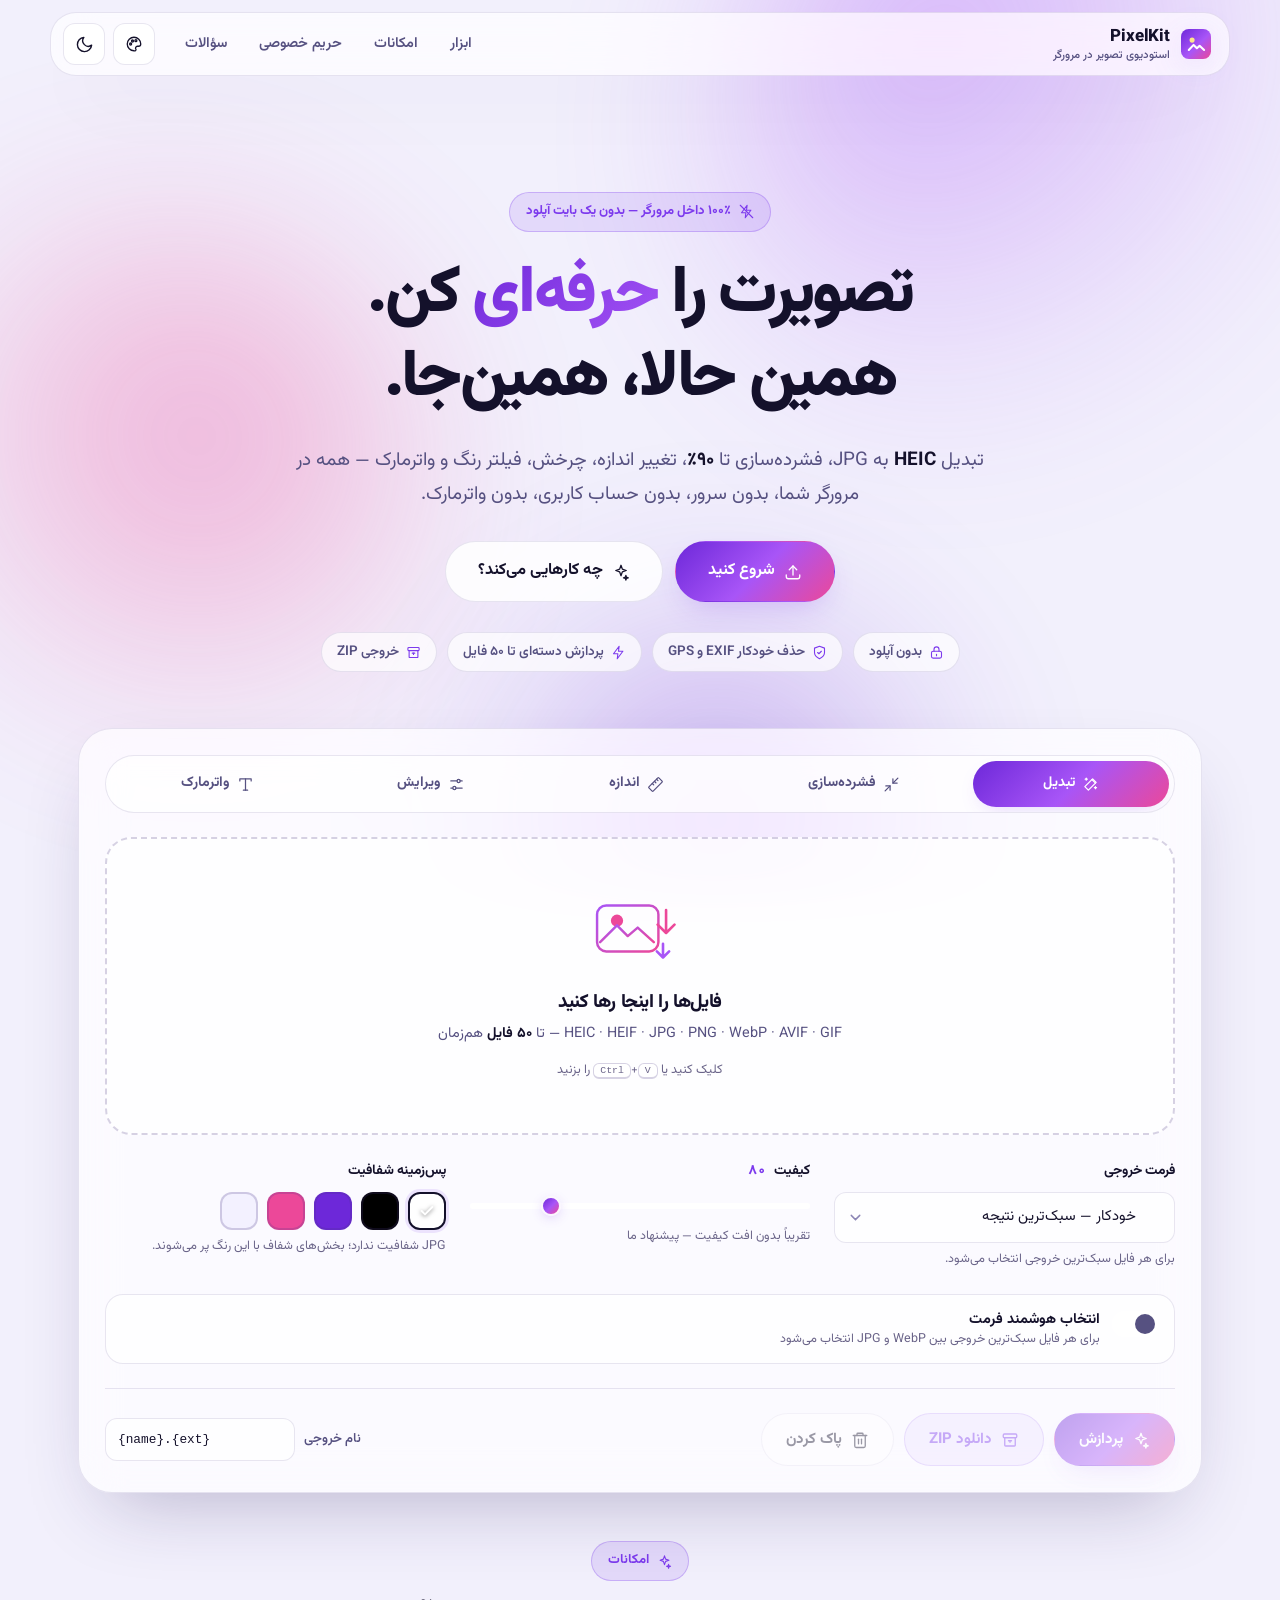
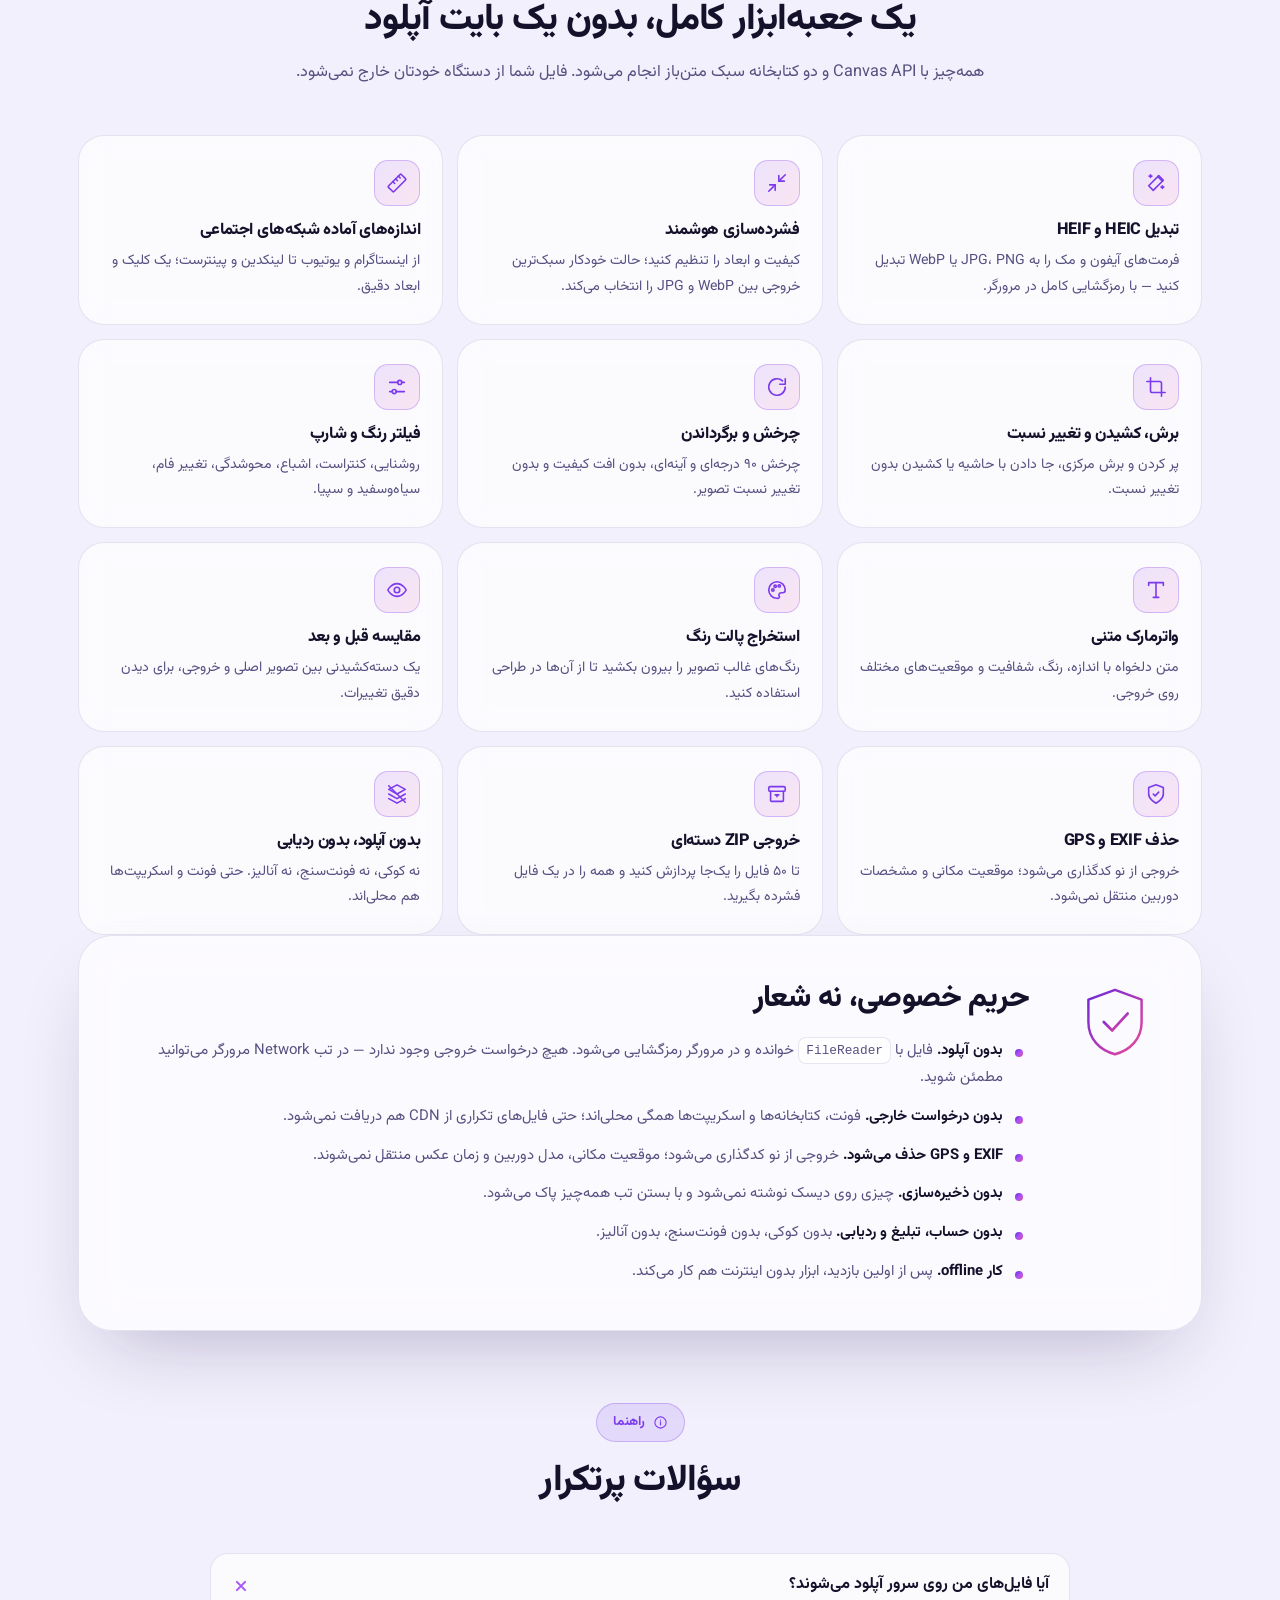
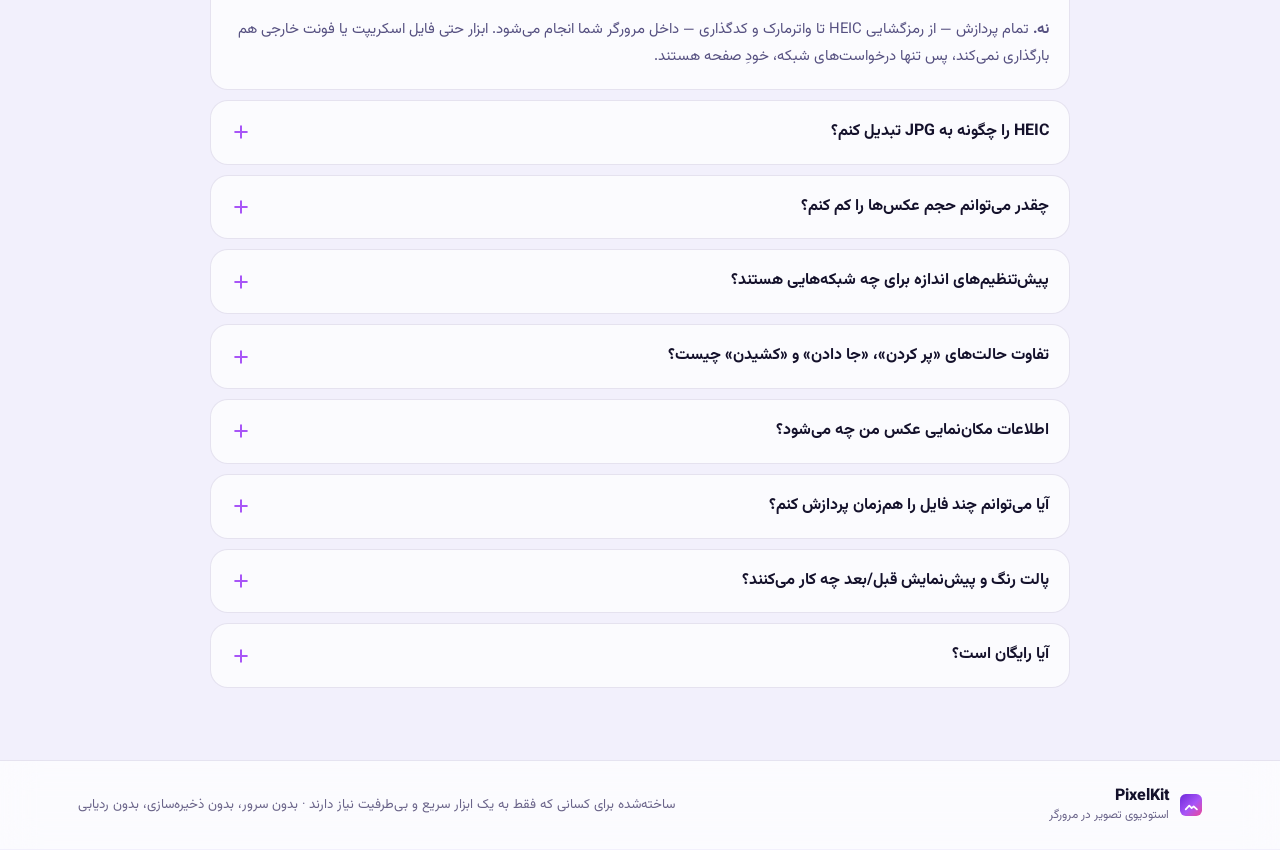
==== index.html @ 15081624 "feat: PixelKit — browser-only image studio A complete HEIC / image toolkit that never touches a serv" ====
<!DOCTYPE html>
<html lang="fa" dir="rtl" data-theme="dark" data-accent="violet">
<head>
<meta charset="utf-8">
<meta name="viewport" content="width=device-width, initial-scale=1, viewport-fit=cover">
<title>PixelKit — تبدیل HEIC و فشرده‌سازی تصویر، کاملاً در مرورگر</title>
<meta name="description" content="تبدیل HEIC به JPG/PNG/WebP، فشرده‌سازی، تغییر اندازه، چرخش، فیلتر و واترمارک — همه در مرورگر. بدون آپلود، بدون سرور، بدون حساب کاربری.">
<meta name="keywords" content="تبدیل heic, heic به jpg, فشرده سازی تصویر, کم حجم کردن عکس, تبدیل عکس آنلاین, واترمارک عکس, تغییر اندازه عکس, image compressor, heic converter, webp converter">
<meta name="robots" content="index, follow, max-image-preview:large, max-snippet:-1">
<meta name="author" content="PixelKit">
<meta name="theme-color" content="#0A0A12" media="(prefers-color-scheme: dark)">
<meta name="theme-color" content="#F7F5FF" media="(prefers-color-scheme: light)">

<link rel="canonical" href="https://pouryaaryanpour.github.io/pixelkit/">
<meta property="og:type" content="website">
<meta property="og:site_name" content="PixelKit">
<meta property="og:locale" content="fa_IR">
<meta property="og:title" content="PixelKit — تبدیل HEIC و فشرده‌سازی تصویر در مرورگر">
<meta property="og:description" content="همه‌چیز سمت مرورگر: تبدیل، فشرده‌سازی، تغییر اندازه، چرخش، فیلتر و واترمارک. بدون آپلود.">
<meta property="og:url" content="https://pouryaaryanpour.github.io/pixelkit/">
<meta name="twitter:card" content="summary_large_image">
<meta name="twitter:title" content="PixelKit — تبدیل HEIC و فشرده‌سازی تصویر در مرورگر">
<meta name="twitter:description" content="همه‌چیز سمت مرورگر. بدون آپلود، بدون سرور، بدون حساب کاربری.">

<link rel="icon" href="data:image/svg+xml,%3Csvg xmlns='http://www.w3.org/2000/svg' viewBox='0 0 100 100'%3E%3Cdefs%3E%3ClinearGradient id='g' x1='0' y1='0' x2='1' y2='1'%3E%3Cstop offset='0' stop-color='%236D28D9'/%3E%3Cstop offset='.5' stop-color='%23A855F7'/%3E%3Cstop offset='1' stop-color='%23EC4899'/%3E%3C/linearGradient%3E%3C/defs%3E%3Crect width='100' height='100' rx='26' fill='url(%23g)'/%3E%3Cpath d='M26 70l16-17 11 11 9-8 15 14' stroke='%23fff' stroke-width='7' fill='none' stroke-linecap='round' stroke-linejoin='round'/%3E%3Ccircle cx='37' cy='37' r='8.5' fill='%23FDE68A'/%3E%3C/svg%3E">
<link rel="apple-touch-icon" href="data:image/svg+xml,%3Csvg xmlns='http://www.w3.org/2000/svg' viewBox='0 0 100 100'%3E%3Crect width='100' height='100' fill='%236D28D9'/%3E%3Cpath d='M26 70l16-17 11 11 9-8 15 14' stroke='%23fff' stroke-width='7' fill='none' stroke-linecap='round' stroke-linejoin='round'/%3E%3C/svg%3E">
<link rel="manifest" href="manifest.json">
<link rel="stylesheet" href="style.css">

<script type="application/ld+json">
{
  "@context": "https://schema.org",
  "@type": "SoftwareApplication",
  "name": "PixelKit",
  "url": "https://pouryaaryanpour.github.io/pixelkit/",
  "applicationCategory": "MultimediaApplication",
  "applicationSubCategory": "Image Converter",
  "operatingSystem": "Any",
  "browserRequirements": "Requires JavaScript",
  "inLanguage": "fa-IR",
  "description": "تبدیل HEIC/HEIF و فشرده‌سازی تصاویر با پردازش کاملاً سمت مرورگر؛ شامل تغییر اندازه، چرخش، فیلتر و واترمارک.",
  "softwareVersion": "1.0.0",
  "offers": { "@type": "Offer", "price": "0", "priceCurrency": "USD" },
  "featureList": [
    "تبدیل HEIC/HEIF به JPG، PNG و WebP",
    "فشرده‌سازی JPG، PNG، WebP، AVIF و GIF",
    "تغییر اندازه با پیش‌تنظیم شبکه‌های اجتماعی",
    "چرخش، برگرداندن، برش مرکزی و تغییر نسبت",
    "فیلتر رنگ، محو‌شدگی و شارپ",
    "واترمارک متنی با موقعیت و شفافیت دلخواه",
    "استخراج پالت رنگ غالب از تصویر",
    "مقایسه قبل و بعد با دسته کشیدنی",
    "خروجی ZIP برای پردازش دسته‌ای",
    "۱۰۰٪ خصوصی — بدون آپلود"
  ]
}
</script>
<script type="application/ld+json">
{
  "@context": "https://schema.org",
  "@type": "FAQPage",
  "mainEntity": [
    { "@type": "Question", "name": "آیا فایل‌های من روی سرور آپلود می‌شوند؟",
      "acceptedAnswer": { "@type": "Answer", "text": "نه. تمام پردازش — رمزگشایی HEIC، تغییر اندازه، فیلتر، واترمارک و کدگذاری — داخل مرورگر شما انجام می‌شود. هیچ درخواست خروجی وجود ندارد و حتی فونت و اسکریپت هم از CDN بارگذاری نمی‌شوند." } },
    { "@type": "Question", "name": "HEIC را چگونه به JPG تبدیل کنم؟",
      "acceptedAnswer": { "@type": "Answer", "text": "فایل‌های heic یا heif را در کادر ابزار رها کنید، فرمت خروجی را روی JPG بگذارید و دکمه پردازش را بزنید. نتیجه را می‌توانید جداگانه یا به‌صورت ZIP دانلود کنید." } },
    { "@type": "Question", "name": "چقدر می‌توان حجم عکس را کم کرد؟",
      "acceptedAnswer": { "@type": "Answer", "text": "روی عکس‌های معمولی آیفون، تبدیل به JPG با کیفیت ۷۵ تا ۸۰ به‌همراه محدود کردن حداکثر عرض، حجم فایل را بین ۶۰ تا ۹۰ درصد کاهش می‌دهد بدون تفاوت محسوس. خروجی WebP معمولاً از هر دو فرمت دیگر کوچک‌تر است." } },
    { "@type": "Question", "name": "آیا اطلاعات مکان‌نمایی عکس حذف می‌شود؟",
      "acceptedAnswer": { "@type": "Answer", "text": "بله. خروجی از نو کدگذاری می‌شود و هیچ داده EXIF یا GPS منتقل نمی‌شود؛ موقعیت مکانی و اطلاعات دوربین در فایل نهایی باقی نمی‌مانند." } },
    { "@type": "Question", "name": "آیا می‌توانم چند فایل را هم‌زمان پردازش کنم؟",
      "acceptedAnswer": { "@type": "Answer", "text": "بله، حداکثر ۵۰ فایل در هر نوبت. هر فایل نتیجه و میزان کاهش حجم خودش را نشان می‌دهد و می‌توانید همه را به‌صورت یک فایل ZIP دریافت کنید." } },
    { "@type": "Question", "name": "آیا ابزار رایگان است؟",
      "acceptedAnswer": { "@type": "Answer", "text": "بله. بدون حساب کاربری، بدون واترمارک، بدون محدودیت حجم و بدون نسخه پولی. کاملاً ایستا و رایگان اجرا می‌شود." } }
  ]
}
</script>
</head>
<body>

<!-- ======================= آیکون‌ها (SVG Sprite) ======================= -->
<svg width="0" height="0" style="position:absolute" aria-hidden="true" focusable="false">
  <defs>
    <g id="i-base" fill="none" stroke="currentColor" stroke-width="1.75" stroke-linecap="round" stroke-linejoin="round"></g>
  </defs>
  <symbol id="i-upload" viewBox="0 0 24 24"><g fill="none" stroke="currentColor" stroke-width="1.75" stroke-linecap="round" stroke-linejoin="round"><path d="M12 16V4"/><path d="m7 9 5-5 5 5"/><path d="M3 16v2a3 3 0 0 0 3 3h12a3 3 0 0 0 3-3v-2"/></g></symbol>
  <symbol id="i-download" viewBox="0 0 24 24"><g fill="none" stroke="currentColor" stroke-width="1.75" stroke-linecap="round" stroke-linejoin="round"><path d="M12 4v12"/><path d="m7 11 5 5 5-5"/><path d="M3 16v2a3 3 0 0 0 3 3h12a3 3 0 0 0 3-3v-2"/></g></symbol>
  <symbol id="i-wand" viewBox="0 0 24 24"><g fill="none" stroke="currentColor" stroke-width="1.75" stroke-linecap="round" stroke-linejoin="round"><path d="m15 4 5 5L9 20l-5-5L15 4Z"/><path d="M14 5 19 10"/><path d="M6 3v3"/><path d="M4.5 4.5h3"/><path d="M19 15v3"/><path d="M17.5 16.5h3"/></g></symbol>
  <symbol id="i-compress" viewBox="0 0 24 24"><g fill="none" stroke="currentColor" stroke-width="1.75" stroke-linecap="round" stroke-linejoin="round"><path d="M4 14h6v6"/><path d="M20 10h-6V4"/><path d="M14 10 21 3"/><path d="M3 21 10 14"/></g></symbol>
  <symbol id="i-ruler" viewBox="0 0 24 24"><g fill="none" stroke="currentColor" stroke-width="1.75" stroke-linecap="round" stroke-linejoin="round"><path d="M21.3 8.7 8.7 21.3a1 1 0 0 1-1.4 0l-4.6-4.6a1 1 0 0 1 0-1.4L15.3 2.7a1 1 0 0 1 1.4 0l4.6 4.6a1 1 0 0 1 0 1.4Z"/><path d="m7.5 10.5 2 2"/><path d="m10.5 7.5 2 2"/><path d="m13.5 4.5 2 2"/></g></symbol>
  <symbol id="i-sliders" viewBox="0 0 24 24"><g fill="none" stroke="currentColor" stroke-width="1.75" stroke-linecap="round" stroke-linejoin="round"><path d="M4 7h9"/><path d="M17 7h3"/><path d="M4 17h3"/><path d="M11 17h9"/><circle cx="15" cy="7" r="2.2"/><circle cx="9" cy="17" r="2.2"/></g></symbol>
  <symbol id="i-stamp" viewBox="0 0 24 24"><g fill="none" stroke="currentColor" stroke-width="1.75" stroke-linecap="round" stroke-linejoin="round"><path d="M4 7V4h16v3"/><path d="M12 4v16"/><path d="M9 20h6"/></g></symbol>
  <symbol id="i-trash" viewBox="0 0 24 24"><g fill="none" stroke="currentColor" stroke-width="1.75" stroke-linecap="round" stroke-linejoin="round"><path d="M3 6h18"/><path d="M8 6V4a1 1 0 0 1 1-1h6a1 1 0 0 1 1 1v2"/><path d="M5 6v14a2 2 0 0 0 2 2h10a2 2 0 0 0 2-2V6"/><path d="M10 11v6"/><path d="M14 11v6"/></g></symbol>
  <symbol id="i-sun" viewBox="0 0 24 24"><g fill="none" stroke="currentColor" stroke-width="1.75" stroke-linecap="round" stroke-linejoin="round"><circle cx="12" cy="12" r="4"/><path d="M12 2v2"/><path d="M12 20v2"/><path d="m4.9 4.9 1.4 1.4"/><path d="m17.7 17.7 1.4 1.4"/><path d="M2 12h2"/><path d="M20 12h2"/><path d="m6.3 17.7-1.4 1.4"/><path d="m19.1 4.9-1.4 1.4"/></g></symbol>
  <symbol id="i-moon" viewBox="0 0 24 24"><g fill="none" stroke="currentColor" stroke-width="1.75" stroke-linecap="round" stroke-linejoin="round"><path d="M21 12.8A9 9 0 1 1 11.2 3a7 7 0 0 0 9.8 9.8Z"/></g></symbol>
  <symbol id="i-menu" viewBox="0 0 24 24"><g fill="none" stroke="currentColor" stroke-width="1.75" stroke-linecap="round"><path d="M4 7h16"/><path d="M4 12h16"/><path d="M4 17h16"/></g></symbol>
  <symbol id="i-x" viewBox="0 0 24 24"><g fill="none" stroke="currentColor" stroke-width="1.75" stroke-linecap="round"><path d="M18 6 6 18"/><path d="M6 6l12 12"/></g></symbol>
  <symbol id="i-check" viewBox="0 0 24 24"><g fill="none" stroke="currentColor" stroke-width="2.2" stroke-linecap="round" stroke-linejoin="round"><path d="m20 6-11 11-5-5"/></g></symbol>
  <symbol id="i-alert" viewBox="0 0 24 24"><g fill="none" stroke="currentColor" stroke-width="1.75" stroke-linecap="round" stroke-linejoin="round"><circle cx="12" cy="12" r="9"/><path d="M12 7.5v5"/><path d="M12 16.2v.2"/></g></symbol>
  <symbol id="i-zip" viewBox="0 0 24 24"><g fill="none" stroke="currentColor" stroke-width="1.75" stroke-linecap="round" stroke-linejoin="round"><rect x="3" y="4" width="18" height="5" rx="1.5"/><path d="M5 9v10a1 1 0 0 0 1 1h12a1 1 0 0 0 1-1V9"/><path d="M10 13h4"/><path d="M12 13v2"/></g></symbol>
  <symbol id="i-rotate-cw" viewBox="0 0 24 24"><g fill="none" stroke="currentColor" stroke-width="1.75" stroke-linecap="round" stroke-linejoin="round"><path d="M21 12a9 9 0 1 1-3-6.7"/><path d="M21 3v6h-6"/></g></symbol>
  <symbol id="i-rotate-ccw" viewBox="0 0 24 24"><g fill="none" stroke="currentColor" stroke-width="1.75" stroke-linecap="round" stroke-linejoin="round"><path d="M3 12a9 9 0 1 0 3-6.7"/><path d="M3 3v6h6"/></g></symbol>
  <symbol id="i-flip-h" viewBox="0 0 24 24"><g fill="none" stroke="currentColor" stroke-width="1.75" stroke-linecap="round" stroke-linejoin="round"><path d="M12 3v18"/><path d="m16 7 4 5-4 5V7Z"/><path d="M8 7 4 12l4 5V7Z"/></g></symbol>
  <symbol id="i-flip-v" viewBox="0 0 24 24"><g fill="none" stroke="currentColor" stroke-width="1.75" stroke-linecap="round" stroke-linejoin="round"><path d="M3 12h18"/><path d="m7 16 5 4 5-4H7Z"/><path d="m7 8 5-4 5 4H7Z"/></g></symbol>
  <symbol id="i-lock" viewBox="0 0 24 24"><g fill="none" stroke="currentColor" stroke-width="1.75" stroke-linecap="round" stroke-linejoin="round"><rect x="4" y="10" width="16" height="11" rx="2.5"/><path d="M8 10V7a4 4 0 0 1 8 0v3"/><path d="M12 15v2"/></g></symbol>
  <symbol id="i-shield" viewBox="0 0 24 24"><g fill="none" stroke="currentColor" stroke-width="1.75" stroke-linecap="round" stroke-linejoin="round"><path d="M12 22s8-4 8-10V5l-8-3-8 3v7c0 6 8 10 8 10Z"/><path d="m9 12 2 2 4-4"/></g></symbol>
  <symbol id="i-eye" viewBox="0 0 24 24"><g fill="none" stroke="currentColor" stroke-width="1.75" stroke-linecap="round" stroke-linejoin="round"><path d="M2 12s3.6-7 10-7 10 7 10 7-3.6 7-10 7-10-7-10-7Z"/><circle cx="12" cy="12" r="3"/></g></symbol>
  <symbol id="i-palette" viewBox="0 0 24 24"><g fill="none" stroke="currentColor" stroke-width="1.75" stroke-linecap="round" stroke-linejoin="round"><path d="M12 21a9 9 0 1 1 9-9c0 1.7-1.3 3-3 3h-1.5a2.5 2.5 0 0 0-1.8 4.2A1.8 1.8 0 0 1 12 21Z"/><circle cx="7.5" cy="12" r="1.3"/><circle cx="10" cy="8" r="1.3"/><circle cx="14.5" cy="7.5" r="1.3"/></g></symbol>
  <symbol id="i-copy" viewBox="0 0 24 24"><g fill="none" stroke="currentColor" stroke-width="1.75" stroke-linecap="round" stroke-linejoin="round"><rect x="9" y="9" width="12" height="12" rx="2.5"/><path d="M5 15V5a2 2 0 0 1 2-2h10"/></g></symbol>
  <symbol id="i-zap" viewBox="0 0 24 24"><g fill="none" stroke="currentColor" stroke-width="1.75" stroke-linecap="round" stroke-linejoin="round"><path d="M13 2 4 14h7l-1 8 9-12h-7l1-8Z"/></g></symbol>
  <symbol id="i-layers" viewBox="0 0 24 24"><g fill="none" stroke="currentColor" stroke-width="1.75" stroke-linecap="round" stroke-linejoin="round"><path d="m12 2 9 5-9 5-9-5 9-5Z"/><path d="m3 12 9 5 9-5"/><path d="m3 17 9 5 9-5"/></g></symbol>
  <symbol id="i-image" viewBox="0 0 24 24"><g fill="none" stroke="currentColor" stroke-width="1.75" stroke-linecap="round" stroke-linejoin="round"><rect x="3" y="3" width="18" height="18" rx="3"/><circle cx="9" cy="9" r="1.8"/><path d="m21 15-4.5-4.5L5 21"/></g></symbol>
  <symbol id="i-info" viewBox="0 0 24 24"><g fill="none" stroke="currentColor" stroke-width="1.75" stroke-linecap="round" stroke-linejoin="round"><circle cx="12" cy="12" r="9"/><path d="M12 11v5"/><path d="M12 8v.2"/></g></symbol>
  <symbol id="i-crop" viewBox="0 0 24 24"><g fill="none" stroke="currentColor" stroke-width="1.75" stroke-linecap="round" stroke-linejoin="round"><path d="M6 2v14a2 2 0 0 0 2 2h14"/><path d="M18 22V8a2 2 0 0 0-2-2H2"/></g></symbol>
  <symbol id="i-sparkle" viewBox="0 0 24 24"><g fill="none" stroke="currentColor" stroke-width="1.75" stroke-linecap="round" stroke-linejoin="round"><path d="M12 3l1.8 5.2L19 10l-5.2 1.8L12 17l-1.8-5.2L5 10l5.2-1.8L12 3Z"/><path d="M18.5 16.5 19.2 19l2.5.7-2.5.7-.7 2.5-.7-2.5-2.5-.7 2.5-.7.7-2.5Z"/></g></symbol>
  <symbol id="i-target" viewBox="0 0 24 24"><g fill="none" stroke="currentColor" stroke-width="1.75" stroke-linecap="round" stroke-linejoin="round"><circle cx="12" cy="12" r="9"/><circle cx="12" cy="12" r="5"/><circle cx="12" cy="12" r="1.4"/></g></symbol>
  <symbol id="i-refresh" viewBox="0 0 24 24"><g fill="none" stroke="currentColor" stroke-width="1.75" stroke-linecap="round" stroke-linejoin="round"><path d="M21 12a9 9 0 1 1-2.6-6.4"/><path d="M21 3v6h-6"/></g></symbol>
  <symbol id="i-layers-off" viewBox="0 0 24 24"><g fill="none" stroke="currentColor" stroke-width="1.75" stroke-linecap="round" stroke-linejoin="round"><path d="m12 2 9 5-9 5-9-5 9-5Z"/><path d="m3 12 9 5 9-5"/><path d="m3 17 9 5 9-5"/><path d="m3 3 18 18"/></g></symbol>
  <symbol id="i-mobile" viewBox="0 0 24 24"><g fill="none" stroke="currentColor" stroke-width="1.75" stroke-linecap="round" stroke-linejoin="round"><rect x="6" y="2" width="12" height="20" rx="2.5"/><path d="M11 18.5h2"/></g></symbol>
  <symbol id="i-monitor" viewBox="0 0 24 24"><g fill="none" stroke="currentColor" stroke-width="1.75" stroke-linecap="round" stroke-linejoin="round"><rect x="2" y="3" width="20" height="14" rx="2.5"/><path d="M8 21h8"/><path d="M12 17v4"/></g></symbol>
  <symbol id="i-bolt-off" viewBox="0 0 24 24"><g fill="none" stroke="currentColor" stroke-width="1.75" stroke-linecap="round" stroke-linejoin="round"><path d="M13 2 4 14h7l-1 8 9-12h-7l1-8Z"/><path d="m2 2 20 20"/></g></symbol>
</svg>

<!-- ======================= پس‌زمینه گرادیانی ======================= -->
<div class="aurora" aria-hidden="true">
  <span class="blob b1"></span>
  <span class="blob b2"></span>
  <span class="blob b3"></span>
  <span class="grain"></span>
</div>

<a class="skip" href="#studio">پرش به ابزار</a>

<!-- ======================= نوار بالا ======================= -->
<header class="topbar">
  <div class="topbar-inner glass">
    <a class="brand" href="#top">
      <span class="brand-mark" aria-hidden="true">
        <svg viewBox="0 0 100 100" width="30" height="30">
          <defs><linearGradient id="bm" x1="0" y1="0" x2="1" y2="1">
            <stop offset="0" stop-color="var(--acc-1)"/><stop offset=".55" stop-color="var(--acc-2)"/><stop offset="1" stop-color="var(--acc-3)"/>
          </linearGradient></defs>
          <rect width="100" height="100" rx="26" fill="url(#bm)"/>
          <path d="M26 70l16-17 11 11 9-8 15 14" stroke="#fff" stroke-width="7" fill="none" stroke-linecap="round" stroke-linejoin="round"/>
          <circle cx="37" cy="37" r="8.5" fill="#FDE68A"/>
        </svg>
      </span>
      <span class="brand-text">
        <b>PixelKit</b>
        <small>استودیوی تصویر در مرورگر</small>
      </span>
    </a>

    <nav class="mainnav" id="mainnav" aria-label="ناوبری اصلی">
      <a href="#studio">ابزار</a>
      <a href="#features">امکانات</a>
      <a href="#privacy">حریم خصوصی</a>
      <a href="#faq">سؤالات</a>
    </nav>

    <div class="topbar-actions">
      <div class="accent-picker" role="group" aria-label="انتخاب رنگ برند">
        <button class="icon-btn accent-btn" id="accentBtn" type="button" aria-label="تغییر رنگ برند" aria-expanded="false">
          <svg width="18" height="18" aria-hidden="true"><use href="#i-palette"/></svg>
        </button>
        <div class="accent-menu" id="accentMenu" hidden>
          <p class="accent-menu-title">رنگ برند</p>
          <div class="accent-swatches" id="accentSwatches"></div>
        </div>
      </div>

      <button class="icon-btn" id="themeBtn" type="button" aria-label="تغییر حالت روشن و تاریک" title="روشن / تاریک">
        <svg class="ico-sun" width="19" height="19" aria-hidden="true"><use href="#i-sun"/></svg>
        <svg class="ico-moon" width="19" height="19" aria-hidden="true"><use href="#i-moon"/></svg>
      </button>

      <button class="icon-btn menu-btn" id="menuBtn" type="button" aria-label="باز کردن منو" aria-expanded="false" aria-controls="mainnav">
        <svg class="ico-menu" width="20" height="20" aria-hidden="true"><use href="#i-menu"/></svg>
        <svg class="ico-close" width="20" height="20" aria-hidden="true"><use href="#i-x"/></svg>
      </button>
    </div>
  </div>
</header>

<main id="top">

  <!-- ======================= هیرو ======================= -->
  <section class="hero wrap">
    <p class="eyebrow"><svg width="15" height="15" aria-hidden="true"><use href="#i-bolt-off"/></svg> ۱۰۰٪ داخل مرورگر — بدون یک بایت آپلود</p>
    <h1>تصویرت را <span class="grad-text">حرفه‌ای</span> کن.<br>همین حالا، همین‌جا.</h1>
    <p class="lead">
      تبدیل <b>HEIC</b> به JPG، فشرده‌سازی تا <b>۹۰٪</b>، تغییر اندازه، چرخش، فیلتر رنگ و واترمارک —
      همه در مرورگر شما، بدون سرور، بدون حساب کاربری، بدون واترمارک.
    </p>
    <div class="hero-cta">
      <a class="btn btn-primary btn-lg" href="#studio">
        <svg width="18" height="18" aria-hidden="true"><use href="#i-upload"/></svg>
        شروع کنید
      </a>
      <a class="btn btn-ghost btn-lg" href="#features">
        <svg width="18" height="18" aria-hidden="true"><use href="#i-sparkle"/></svg>
        چه کارهایی می‌کند؟
      </a>
    </div>
    <ul class="hero-badges">
      <li><svg width="15" height="15" aria-hidden="true"><use href="#i-lock"/></svg> بدون آپلود</li>
      <li><svg width="15" height="15" aria-hidden="true"><use href="#i-shield"/></svg> حذف خودکار EXIF و GPS</li>
      <li><svg width="15" height="15" aria-hidden="true"><use href="#i-zap"/></svg> پردازش دسته‌ای تا ۵۰ فایل</li>
      <li><svg width="15" height="15" aria-hidden="true"><use href="#i-zip"/></svg> خروجی ZIP</li>
    </ul>
  </section>

  <!-- ======================= ابزار ======================= -->
  <section class="studio wrap" id="studio">
    <div class="studio-card glass">

      <!-- تب‌ها -->
      <div class="tabs" role="tablist" aria-label="تنظیمات پردازش">
        <button class="tab is-active" role="tab" id="tab-convert" aria-selected="true" aria-controls="panel-convert" data-tab="convert">
          <svg width="17" height="17" aria-hidden="true"><use href="#i-wand"/></svg><span>تبدیل</span>
        </button>
        <button class="tab" role="tab" id="tab-compress" aria-selected="false" aria-controls="panel-compress" data-tab="compress" tabindex="-1">
          <svg width="17" height="17" aria-hidden="true"><use href="#i-compress"/></svg><span>فشرده‌سازی</span>
        </button>
        <button class="tab" role="tab" id="tab-size" aria-selected="false" aria-controls="panel-size" data-tab="size" tabindex="-1">
          <svg width="17" height="17" aria-hidden="true"><use href="#i-ruler"/></svg><span>اندازه</span>
        </button>
        <button class="tab" role="tab" id="tab-edit" aria-selected="false" aria-controls="panel-edit" data-tab="edit" tabindex="-1">
          <svg width="17" height="17" aria-hidden="true"><use href="#i-sliders"/></svg><span>ویرایش</span>
        </button>
        <button class="tab" role="tab" id="tab-mark" aria-selected="false" aria-controls="panel-mark" data-tab="mark" tabindex="-1">
          <svg width="17" height="17" aria-hidden="true"><use href="#i-stamp"/></svg><span>واترمارک</span>
        </button>
      </div>

      <!-- ناحیه رها کردن -->
      <div class="drop" id="drop" tabindex="0" role="button" aria-label="انتخاب یا رها کردن فایل‌های تصویری">
        <div class="drop-art" aria-hidden="true">
          <svg viewBox="0 0 140 120" width="108" height="92">
            <defs>
              <linearGradient id="da" x1="0" y1="0" x2="1" y2="1">
                <stop offset="0" stop-color="var(--acc-2)"/><stop offset="1" stop-color="var(--acc-3)"/>
              </linearGradient>
            </defs>
            <rect x="14" y="24" width="80" height="60" rx="12" fill="none" stroke="url(#da)" stroke-width="3.2"/>
            <circle cx="40" cy="44" r="8" fill="var(--acc-3)"/>
            <path d="M18 72l22-22 14 14 13-11 21 19" fill="none" stroke="url(#da)" stroke-width="3.2" stroke-linecap="round" stroke-linejoin="round"/>
            <path d="M104 30v30m0 0-11-11m11 11 11-11" fill="none" stroke="var(--acc-3)" stroke-width="3.4" stroke-linecap="round" stroke-linejoin="round"/>
            <path d="M100 74v18m0 0-8-8m8 8 8-8" fill="none" stroke="var(--acc-2)" stroke-width="3.4" stroke-linecap="round" stroke-linejoin="round"/>
          </svg>
        </div>
        <h2>فایل‌ها را اینجا رها کنید</h2>
        <p>HEIC · HEIF · JPG · PNG · WebP · AVIF · GIF — تا <b>۵۰ فایل</b> هم‌زمان</p>
        <span class="drop-hint">کلیک کنید یا <kbd>Ctrl</kbd>+<kbd>V</kbd> را بزنید</span>
        <input type="file" id="file" accept="image/*,.heic,.heif,.hif" multiple>
      </div>

      <!-- پنل‌ها -->
      <div class="panels">

        <!-- تبدیل -->
        <div class="panel is-active" id="panel-convert" role="tabpanel" aria-labelledby="tab-convert" data-panel="convert">
          <div class="grid-3">
            <div class="field">
              <label for="format">فرمت خروجی</label>
              <select id="format">
                <option value="auto">خودکار — سبک‌ترین نتیجه</option>
                <option value="image/jpeg">JPG — سازگاری کامل</option>
                <option value="image/webp">WebP — کوچک‌ترین حجم</option>
                <option value="image/png">PNG — بدون افت کیفیت</option>
              </select>
              <p class="hint" id="fmtHint"></p>
            </div>

            <div class="field">
              <label for="quality">کیفیت <output class="val" id="qv" for="quality">۸۰</output></label>
              <input type="range" id="quality" min="10" max="100" value="80" step="1">
              <p class="hint" id="qHint"></p>
            </div>

            <div class="field">
              <label>پس‌زمینه شفافیت</label>
              <div class="swatch-row" id="bgSwatches" role="radiogroup" aria-label="رنگ پس‌زمینه"></div>
              <p class="hint">JPG شفافیت ندارد؛ بخش‌های شفاف با این رنگ پر می‌شوند.</p>
            </div>
          </div>

          <label class="switch">
            <input type="checkbox" id="smartFormat">
            <span class="switch-track" aria-hidden="true"><span class="switch-thumb"></span></span>
            <span class="switch-body">
              <b>انتخاب هوشمند فرمت</b>
              <small>برای هر فایل سبک‌ترین خروجی بین WebP و JPG انتخاب می‌شود</small>
            </span>
          </label>
        </div>

        <!-- فشرده‌سازی -->
        <div class="panel" id="panel-compress" role="tabpanel" aria-labelledby="tab-compress" data-panel="compress" hidden>
          <div class="grid-3">
            <div class="field">
              <label for="cQuality">کیفیت <output class="val" id="cqv" for="cQuality">۷۵</output></label>
              <input type="range" id="cQuality" min="10" max="100" value="75" step="1">
              <p class="hint" id="cqHint"></p>
            </div>
            <div class="field">
              <label for="cMaxW">حداکثر عرض <output class="val" id="cwv" for="cMaxW">۱۶۰۰</output><span class="unit">px</span></label>
              <input type="range" id="cMaxW" min="320" max="6000" value="1600" step="80">
              <p class="hint">اندازه‌های کوچک‌تر دست‌نخورده می‌مانند.</p>
            </div>
            <div class="field">
              <label for="cFormat">فرمت خروجی</label>
              <select id="cFormat">
                <option value="auto">خودکار — سبک‌ترین نتیجه</option>
                <option value="image/webp">WebP</option>
                <option value="image/jpeg">JPG</option>
                <option value="image/png">PNG</option>
              </select>
              <p class="hint">حالت خودکار بین WebP و JPG مقایسه می‌کند و کوچک‌تر را نگه می‌دارد.</p>
            </div>
          </div>
        </div>

        <!-- اندازه -->
        <div class="panel" id="panel-size" role="tabpanel" aria-labelledby="tab-size" data-panel="size" hidden>
          <div class="field">
            <label>پیش‌تنظیم‌های آماده</label>
            <div class="chips" id="sizePresets" role="group" aria-label="اندازه‌های آماده"></div>
          </div>
          <div class="grid-3 mt">
            <div class="field">
              <label for="outW">عرض <span class="unit">px</span></label>
              <input type="number" id="outW" min="16" max="12000" step="1" placeholder="خودکار" inputmode="numeric">
            </div>
            <div class="field">
              <label for="outH">ارتفاع <span class="unit">px</span></label>
              <input type="number" id="outH" min="16" max="12000" step="1" placeholder="خودکار" inputmode="numeric">
            </div>
            <div class="field">
              <label for="fitMode">نحوه تطبیق</label>
              <select id="fitMode">
                <option value="cover">پر کردن و برش مرکزی</option>
                <option value="contain">جا دادن کامل با حاشیه</option>
                <option value="stretch">کشیدن بدون تغییر نسبت</option>
                <option value="max">فقط محدودسازی (بدون تغییر نسبت)</option>
              </select>
              <p class="hint">اگر عرض یا ارتفاع خالی باشد، آن بعد دست‌نخورده می‌ماند.</p>
            </div>
          </div>
        </div>

        <!-- ویرایش -->
        <div class="panel" id="panel-edit" role="tabpanel" aria-labelledby="tab-edit" data-panel="edit" hidden>
          <div class="grid-2">
            <div class="field">
              <label>چرخش و برگرداندن</label>
              <div class="icon-row">
                <button class="icon-btn lg" type="button" data-rotate="-90" aria-label="چرخش ۹۰ درجه به چپ"><svg width="19" height="19" aria-hidden="true"><use href="#i-rotate-ccw"/></svg></button>
                <button class="icon-btn lg" type="button" data-rotate="90" aria-label="چرخش ۹۰ درجه به راست"><svg width="19" height="19" aria-hidden="true"><use href="#i-rotate-cw"/></svg></button>
                <button class="icon-btn lg" type="button" data-flip="h" aria-label="برگرداندن افقی"><svg width="19" height="19" aria-hidden="true"><use href="#i-flip-h"/></svg></button>
                <button class="icon-btn lg" type="button" data-flip="v" aria-label="برگرداندن عمودی"><svg width="19" height="19" aria-hidden="true"><use href="#i-flip-v"/></svg></button>
                <button class="icon-btn lg" type="button" id="resetEdit" aria-label="بازنشانی ویرایش‌ها"><svg width="19" height="19" aria-hidden="true"><use href="#i-refresh"/></svg></button>
              </div>
              <p class="hint">چرخش‌های ۹۰ درجه‌ای و برگرداندن، بدون افت کیفیت انجام می‌شود.</p>
            </div>
            <div class="field">
              <label for="sharpen">شارپ <output class="val" id="shv" for="sharpen">۰</output></label>
              <input type="range" id="sharpen" min="0" max="100" value="0" step="1">
              <p class="hint">افزایش وضوح لبه‌ها پس از کوچک‌سازی.</p>
            </div>
          </div>
          <div class="grid-3 mt" id="filterGrid">
            <div class="field">
              <label for="brightness">روشنایی <output class="val" id="brv" for="brightness">۱۰۰</output></label>
              <input type="range" id="brightness" min="0" max="200" value="100" step="1">
            </div>
            <div class="field">
              <label for="contrast">کنتراست <output class="val" id="cov" for="contrast">۱۰۰</output></label>
              <input type="range" id="contrast" min="0" max="200" value="100" step="1">
            </div>
            <div class="field">
              <label for="saturate">اشباع رنگ <output class="val" id="sav" for="saturate">۱۰۰</output></label>
              <input type="range" id="saturate" min="0" max="200" value="100" step="1">
            </div>
            <div class="field">
              <label for="blur">محو‌شدگی <output class="val" id="blv" for="blur">۰</output></label>
              <input type="range" id="blur" min="0" max="20" value="0" step="0.5">
            </div>
            <div class="field">
              <label for="hue">تغییر فام <output class="val" id="huv" for="hue">۰</output><span class="unit">°</span></label>
              <input type="range" id="hue" min="-180" max="180" value="0" step="5">
            </div>
            <div class="field">
              <label>حالت رنگی</label>
              <div class="chips" id="toneChips" role="group" aria-label="حالت رنگی"></div>
            </div>
          </div>
        </div>

        <!-- واترمارک -->
        <div class="panel" id="panel-mark" role="tabpanel" aria-labelledby="tab-mark" data-panel="mark" hidden>
          <div class="grid-3">
            <div class="field">
              <label for="wmText">متن واترمارک</label>
              <input type="text" id="wmText" placeholder="مثلاً نام برند یا سایت" maxlength="60" autocomplete="off">
            </div>
            <div class="field">
              <label for="wmSize">اندازه <output class="val" id="wmSizeV" for="wmSize">۴</output><span class="unit">٪ عرض</span></label>
              <input type="range" id="wmSize" min="1" max="20" value="4" step="0.5">
            </div>
            <div class="field">
              <label for="wmOpacity">شفافیت <output class="val" id="wmOpacityV" for="wmOpacity">۶۰</output><span class="unit">٪</span></label>
              <input type="range" id="wmOpacity" min="5" max="100" value="60" step="1">
            </div>
          </div>
          <div class="grid-2 mt">
            <div class="field">
              <label>رنگ متن</label>
              <div class="swatch-row" id="wmSwatches" role="radiogroup" aria-label="رنگ متن واترمارک"></div>
            </div>
            <div class="field">
              <label>موقعیت</label>
              <div class="pos-grid" id="wmPos" role="radiogroup" aria-label="موقعیت واترمارک"></div>
            </div>
          </div>
        </div>
      </div>

      <!-- نوار عملیات -->
      <div class="actionbar">
        <div class="actionbar-left">
          <button class="btn btn-primary" id="convert" disabled>
            <svg width="18" height="18" aria-hidden="true"><use href="#i-sparkle"/></svg>
            پردازش
          </button>
          <button class="btn btn-accent" id="dlZip" disabled>
            <svg width="18" height="18" aria-hidden="true"><use href="#i-zip"/></svg>
            دانلود ZIP
          </button>
          <button class="btn btn-ghost" id="clear" disabled>
            <svg width="18" height="18" aria-hidden="true"><use href="#i-trash"/></svg>
            پاک کردن
          </button>
        </div>
        <div class="actionbar-right">
          <label class="inline-field">
            <span>نام خروجی</span>
            <input type="text" id="nameTpl" value="{name}.{ext}" maxlength="80" autocomplete="off" spellcheck="false">
          </label>
        </div>
      </div>

      <div class="progress" id="prog" role="progressbar" aria-valuemin="0" aria-valuemax="100" aria-valuenow="0"><i></i></div>
      <p class="alert" id="err" role="alert" hidden></p>
    </div>
  </section>

  <!-- ======================= نتایج ======================= -->
  <section class="results wrap" id="results" hidden>
    <div class="results-head">
      <h2>نتایج پردازش</h2>
      <div class="summary" id="summary"></div>
    </div>
    <div class="stats" id="stats"></div>
    <div class="result-list" id="list"></div>
  </section>

  <!-- ======================= امکانات ======================= -->
  <section class="features wrap" id="features">
    <div class="section-head">
      <p class="eyebrow"><svg width="15" height="15" aria-hidden="true"><use href="#i-sparkle"/></svg> امکانات</p>
      <h2>یک جعبه‌ابزار کامل، بدون یک بایت آپلود</h2>
      <p class="section-lead">همه‌چیز با Canvas API و دو کتابخانه سبک متن‌باز انجام می‌شود. فایل شما از دستگاه خودتان خارج نمی‌شود.</p>
    </div>
    <div class="feature-grid" id="featureGrid"></div>
  </section>

  <!-- ======================= حریم خصوصی ======================= -->
  <section class="privacy wrap" id="privacy">
    <div class="privacy-card glass">
      <div class="privacy-visual" aria-hidden="true">
        <svg viewBox="0 0 120 120" width="84" height="84">
          <defs><linearGradient id="pg" x1="0" y1="0" x2="1" y2="1">
            <stop offset="0" stop-color="var(--acc-1)"/><stop offset="1" stop-color="var(--acc-3)"/>
          </linearGradient></defs>
          <path d="M60 14 22 28v32c0 24 16 40 38 46 22-6 38-22 38-46V28L60 14Z" fill="none" stroke="url(#pg)" stroke-width="3.5" stroke-linejoin="round"/>
          <path d="m44 60 12 12 22-24" fill="none" stroke="url(#pg)" stroke-width="4" stroke-linecap="round" stroke-linejoin="round"/>
        </svg>
      </div>
      <div class="privacy-body">
        <h2>حریم خصوصی، نه شعار</h2>
        <ul>
          <li><b>بدون آپلود.</b> فایل با <code>FileReader</code> خوانده و در مرورگر رمزگشایی می‌شود. هیچ درخواست خروجی وجود ندارد — در تب Network مرورگر می‌توانید مطمئن شوید.</li>
          <li><b>بدون درخواست خارجی.</b> فونت، کتابخانه‌ها و اسکریپت‌ها همگی محلی‌اند؛ حتی فایل‌های تکراری از CDN هم دریافت نمی‌شود.</li>
          <li><b>EXIF و GPS حذف می‌شود.</b> خروجی از نو کدگذاری می‌شود؛ موقعیت مکانی، مدل دوربین و زمان عکس منتقل نمی‌شوند.</li>
          <li><b>بدون ذخیره‌سازی.</b> چیزی روی دیسک نوشته نمی‌شود و با بستن تب همه‌چیز پاک می‌شود.</li>
          <li><b>بدون حساب، تبلیغ و ردیابی.</b> بدون کوکی، بدون فونت‌سنج، بدون آنالیز.</li>
          <li><b>کار offline.</b> پس از اولین بازدید، ابزار بدون اینترنت هم کار می‌کند.</li>
        </ul>
      </div>
    </div>
  </section>

  <!-- ======================= سوالات ======================= -->
  <section class="faq wrap" id="faq">
    <div class="section-head">
      <p class="eyebrow"><svg width="15" height="15" aria-hidden="true"><use href="#i-info"/></svg> راهنما</p>
      <h2>سؤالات پرتکرار</h2>
    </div>
    <div class="faq-list">
      <details open>
        <summary>آیا فایل‌های من روی سرور آپلود می‌شوند؟</summary>
        <p><b>نه.</b> تمام پردازش — از رمزگشایی HEIC تا واترمارک و کدگذاری — داخل مرورگر شما انجام می‌شود. ابزار حتی فایل اسکریپت یا فونت خارجی هم بارگذاری نمی‌کند، پس تنها درخواست‌های شبکه، خودِ صفحه هستند.</p>
      </details>
      <details>
        <summary>HEIC را چگونه به JPG تبدیل کنم؟</summary>
        <p>فایل‌های <code>.heic</code> یا <code>.heif</code> را در کادر ابزار رها کنید، در تب «تبدیل» فرمت خروجی را روی JPG بگذارید، کیفیت را تنظیم کنید و «پردازش» را بزنید.</p>
      </details>
      <details>
        <summary>چقدر می‌توانم حجم عکس‌ها را کم کنم؟</summary>
        <p>روی عکس‌های معمولی آیفون، تبدیل به JPG با کیفیت ۷۵ تا ۸۰ به‌همراه محدود کردن حداکثر عرض، حجم فایل را <b>۶۰ تا ۹۰ درصد</b> کم می‌کند بدون تفاوت محسوس. اگر کمترین حجم را می‌خواهید، تب «فشرده‌سازی» با فرمت خودکار را انتخاب کنید.</p>
      </details>
      <details>
        <summary>پیش‌تنظیم‌های اندازه برای چه شبکه‌هایی هستند؟</summary>
        <p>اینستاگرام (مربع، استوری، پست عمودی)، یوتیوب (بنر و تامبنیل)، X، لینکدین، پینترست، تلگرام، واتساپ، اشتراک‌گذاری، Full HD و 4K. کافی است یکی را انتخاب کنید تا عرض و ارتفاع خودکار پر شوند؛ می‌توانید بعداً دستی تغییرشان دهید.</p>
      </details>
      <details>
        <summary>تفاوت حالت‌های «پر کردن»، «جا دادن» و «کشیدن» چیست؟</summary>
        <p><b>پر کردن و برش</b> تصویر را بدون تغییر نسبت آن‌قدر بزرگ می‌کند تا کادر را پر کند و اضافه‌ها از مرکز بریده می‌شود — مناسب آواتار و پست مربعی. <b>جا دادن</b> کل تصویر را نگه می‌دارد و حاشیه می‌گذارد. <b>کشیدن</b> تصویر را دقیقاً به ابعاد خواسته‌شده می‌کشد. <b>محدودسازی</b> فقط اندازه را کوچک می‌کند بدون برش یا کش.</p>
      </details>
      <details>
        <summary>اطلاعات مکان‌نمایی عکس من چه می‌شود؟</summary>
        <p>خروجی از نو کدگذاری می‌شود و هیچ داده EXIF منتقل نمی‌شود؛ مختصات GPS، مدل دوربین و زمان عکس در فایل نهایی باقی نمی‌مانند.</p>
      </details>
      <details>
        <summary>آیا می‌توانم چند فایل را هم‌زمان پردازش کنم؟</summary>
        <p>بله، حداکثر <b>۵۰ فایل</b> در هر نوبت. هر فایل نتیجه، اندازه و میزان کاهش خودش را نشان می‌دهد و می‌توانید همه را جداگانه یا به‌صورت یک <b>ZIP</b> دانلود کنید.</p>
      </details>
      <details>
        <summary>پالت رنگ و پیش‌نمایش قبل/بعد چه کار می‌کنند؟</summary>
        <p>پالت، رنگ‌های غالب تصویر را استخراج می‌کند تا بتوانید هماهنگ از آن‌ها استفاده کنید. نمای «مقایسه» یک دسته‌کشیدنی بین نسخه اصلی و خروجی است تا دقیقاً ببینید چه چیزی تغییر کرده است.</p>
      </details>
      <details>
        <summary>آیا رایگان است؟</summary>
        <p>بله. بدون حساب کاربری، بدون واترمارک، بدون محدودیت حجم و بدون نسخه پولی. کاملاً ایستا اجرا می‌شود.</p>
      </details>
    </div>
  </section>
</main>

<footer class="site-foot">
  <div class="wrap foot-inner">
    <div class="foot-brand">
      <span class="brand-mark sm" aria-hidden="true">
        <svg viewBox="0 0 100 100" width="22" height="22">
          <rect width="100" height="100" rx="26" fill="url(#bm)"/>
          <path d="M26 70l16-17 11 11 9-8 15 14" stroke="#fff" stroke-width="8" fill="none" stroke-linecap="round" stroke-linejoin="round"/>
        </svg>
      </span>
      <div>
        <b>PixelKit</b>
        <small>استودیوی تصویر در مرورگر</small>
      </div>
    </div>
    <p class="foot-meta">
      ساخته‌شده برای کسانی که فقط به یک ابزار سریع و بی‌طرفیت نیاز دارند ·
      بدون سرور، بدون ذخیره‌سازی، بدون ردیابی
    </p>
  </div>
</footer>

<!-- ======================= مودال مقایسه ======================= -->
<div class="modal" id="compareModal" hidden>
  <div class="modal-backdrop" data-close></div>
  <div class="modal-card glass" role="dialog" aria-modal="true" aria-labelledby="compareTitle">
    <div class="modal-head">
      <h3 id="compareTitle">مقایسه قبل و بعد</h3>
      <button class="icon-btn" type="button" data-close aria-label="بستن"><svg width="19" height="19" aria-hidden="true"><use href="#i-x"/></svg></button>
    </div>
    <div class="compare" id="compare">
      <img class="compare-b" id="cmpAfter" alt="خروجی پردازش‌شده">
      <img class="compare-a" id="cmpBefore" alt="تصویر اصلی">
      <div class="compare-bar" id="cmpBar" role="slider" tabindex="0" aria-label="دسته‌کشیدن مقایسه" aria-valuemin="0" aria-valuemax="100" aria-valuenow="50">
        <span class="compare-handle" aria-hidden="true"></span>
      </div>
      <span class="compare-tag l">اصلی</span>
      <span class="compare-tag r">خروجی</span>
    </div>
    <div class="compare-foot">
      <div class="palette" id="palette"></div>
    </div>
  </div>
</div>

<div class="toast" id="toast" role="status" aria-live="polite"></div>

<script src="vendor/heic2any.min.js"></script>
<script src="vendor/pica.min.js"></script>
<script src="app.js"></script>
</body>
</html>
---- style.css ----
/* ============================================================================
   PixelKit — Design System
   Glassmorphism over an animated aurora. Dark-first, fully responsive,
   token-driven, accessible in both themes.
   ========================================================================= */

/* ---------------------------------- Tokens -------------------------------- */
:root {
  /* accent — violet (default) */
  --acc-1: #6D28D9;
  --acc-2: #A855F7;
  --acc-3: #EC4899;
  --acc-ink: #FFFFFF;
  --acc-soft: rgba(168, 85, 247, .16);
  --acc-line: rgba(168, 85, 247, .38);
  --acc-text: #A855F7;

  --grad: linear-gradient(135deg, var(--acc-1) 0%, var(--acc-2) 52%, var(--acc-3) 100%);
  --grad-soft: linear-gradient(135deg, var(--acc-soft), rgba(236, 72, 153, .12));

  --ok: #34D399;
  --ok-ink: #052E22;
  --warn: #FBBF24;
  --danger: #FB7185;

  --r-xs: 8px;
  --r-sm: 12px;
  --r: 18px;
  --r-lg: 26px;
  --r-xl: 34px;

  --sp-1: 4px;  --sp-2: 8px;  --sp-3: 12px; --sp-4: 16px;
  --sp-5: 24px; --sp-6: 32px; --sp-7: 48px; --sp-8: 72px;

  --ease: cubic-bezier(.22, .61, .36, 1);
  --ease-out: cubic-bezier(.16, 1, .3, 1);
  --dur-1: 140ms;
  --dur-2: 240ms;
  --dur-3: 420ms;

  --font: "Vazirmatn", ui-sans-serif, -apple-system, BlinkMacSystemFont, "Segoe UI",
          Tahoma, "Noto Sans Arabic", sans-serif;
  --font-mono: ui-monospace, SFMono-Regular, "SF Mono", Menlo, monospace;

  --wrap: 1180px;
}

/* --- Dark theme (default) --- */
html[data-theme="dark"] {
  --bg: #07070E;
  --bg-2: #0D0C18;
  --glass: rgba(255, 255, 255, .055);
  --glass-2: rgba(255, 255, 255, .09);
  --glass-3: rgba(255, 255, 255, .13);
  --brd: rgba(255, 255, 255, .10);
  --brd-2: rgba(255, 255, 255, .18);
  --tx: #F3F1FF;
  --tx-2: #ABA6CA;
  --tx-3: #7C76A0;
  --field: rgba(255, 255, 255, .05);
  --field-hi: rgba(255, 255, 255, .09);
  --shadow: 0 2px 10px rgba(0, 0, 0, .4);
  --shadow-lg: 0 34px 90px -28px rgba(0, 0, 0, .8);
  --ring: rgba(168, 85, 247, .55);
  --scrim: rgba(5, 5, 12, .72);
}

/* --- Light theme --- */
html[data-theme="light"] {
  --bg: #F2F0FC;
  --bg-2: #E7E3FA;
  --glass: rgba(255, 255, 255, .70);
  --glass-2: rgba(255, 255, 255, .86);
  --glass-3: rgba(255, 255, 255, .95);
  --brd: rgba(70, 50, 130, .12);
  --brd-2: rgba(70, 50, 130, .22);
  --tx: #14112B;
  --tx-2: #565181;
  --tx-3: #6A6489;
  --acc-soft: rgba(124, 58, 237, .12);
  --acc-line: rgba(124, 58, 237, .28);
  --acc-text: #7C3AED;
  --field: rgba(255, 255, 255, .72);
  --field-hi: #FFFFFF;
  --shadow: 0 2px 10px rgba(40, 25, 90, .08);
  --shadow-lg: 0 34px 80px -30px rgba(40, 25, 90, .30);
  --ring: rgba(109, 40, 217, .45);
  --scrim: rgba(28, 22, 54, .48);
  --ok: #047857;
  --ok-ink: #FFFFFF;
  --danger: #BE123C;
}

/* --- Accent themes --- */
html[data-accent="sunset"]  { --acc-1:#C2410C; --acc-2:#F97316; --acc-3:#F43F5E; --acc-soft:rgba(249,115,22,.16); --acc-line:rgba(249,115,22,.40); --ring:rgba(249,115,22,.55); }
html[data-accent="ocean"]   { --acc-1:#0E7490; --acc-2:#06B6D4; --acc-3:#3B82F6; --acc-soft:rgba(6,182,212,.16); --acc-line:rgba(6,182,212,.40); --ring:rgba(6,182,212,.55); }
html[data-accent="emerald"] { --acc-1:#047857; --acc-2:#10B981; --acc-3:#84CC16; --acc-soft:rgba(16,185,129,.16); --acc-line:rgba(16,185,129,.40); --ring:rgba(16,185,129,.55); }
html[data-accent="rose"]    { --acc-1:#BE123C; --acc-2:#F43F5E; --acc-3:#FB7185; --acc-soft:rgba(244,63,94,.16); --acc-line:rgba(244,63,94,.40); --ring:rgba(244,63,94,.55); }
html[data-accent="indigo"]  { --acc-1:#3730A3; --acc-2:#6366F1; --acc-3:#8B5CF6; --acc-soft:rgba(99,102,241,.16); --acc-line:rgba(99,102,241,.40); --ring:rgba(99,102,241,.55); }
html[data-accent="gold"]    { --acc-1:#A16207; --acc-2:#F59E0B; --acc-3:#FBBF24; --acc-soft:rgba(245,158,11,.16); --acc-line:rgba(245,158,11,.40); --ring:rgba(245,158,11,.55); }
html[data-accent="magenta"] { --acc-1:#86198F; --acc-2:#D946EF; --acc-3:#EC4899; --acc-soft:rgba(217,70,239,.16); --acc-line:rgba(217,70,239,.40); --ring:rgba(217,70,239,.55); }

/* رنگ متنیِ کنتراست‌بالا برای تم روشن (نسخه تیره‌تر هر پالت) */
html[data-theme="light"][data-accent="violet"]  { --acc-text:#7C3AED; }
html[data-theme="light"][data-accent="sunset"]  { --acc-text:#C2410C; --acc-soft:rgba(194,65,12,.10); --acc-line:rgba(194,65,12,.24); }
html[data-theme="light"][data-accent="ocean"]   { --acc-text:#0E7490; --acc-soft:rgba(14,116,144,.10); --acc-line:rgba(14,116,144,.24); }
html[data-theme="light"][data-accent="emerald"] { --acc-text:#047857; --acc-soft:rgba(4,120,87,.10); --acc-line:rgba(4,120,87,.24); }
html[data-theme="light"][data-accent="rose"]    { --acc-text:#BE123C; --acc-soft:rgba(190,18,60,.10); --acc-line:rgba(190,18,60,.24); }
html[data-theme="light"][data-accent="indigo"]  { --acc-text:#4338CA; --acc-soft:rgba(67,56,202,.10); --acc-line:rgba(67,56,202,.24); }
html[data-theme="light"][data-accent="gold"]    { --acc-text:#92400E; --acc-soft:rgba(146,64,14,.10); --acc-line:rgba(146,64,14,.24); }
html[data-theme="light"][data-accent="magenta"] { --acc-text:#86198F; --acc-soft:rgba(134,25,143,.10); --acc-line:rgba(134,25,143,.24); }

/* ------------------------------- Font ------------------------------------ */
@font-face {
  font-family: "Vazirmatn";
  src: url("fonts/Vazirmatn.woff2") format("woff2-variations");
  font-weight: 100 900;
  font-style: normal;
  font-display: swap;
}

/* ------------------------------- Reset ----------------------------------- */
*, *::before, *::after { box-sizing: border-box; margin: 0; padding: 0; }

html {
  scroll-behavior: smooth;
  scroll-padding-top: 96px;
  -webkit-text-size-adjust: 100%;
  color-scheme: dark;
}
html[data-theme="light"] { color-scheme: light; }

body {
  min-height: 100vh;
  background: var(--bg);
  color: var(--tx);
  font-family: var(--font);
  font-size: 16px;
  line-height: 1.8;
  font-weight: 400;
  -webkit-font-smoothing: antialiased;
  -moz-osx-font-smoothing: grayscale;
  overflow-x: hidden;
  transition: background var(--dur-3) var(--ease), color var(--dur-3) var(--ease);
}

h1, h2, h3 { line-height: 1.28; letter-spacing: -.02em; font-weight: 800; }
p { text-wrap: pretty; }
a { color: inherit; text-decoration: none; }
button, input, select, textarea { font: inherit; color: inherit; }
img { max-width: 100%; display: block; }
code {
  font-family: var(--font-mono);
  font-size: .86em;
  background: var(--field);
  border: 1px solid var(--brd);
  border-radius: var(--r-xs);
  padding: 1px 7px;
  direction: ltr;
  display: inline-block;
}
kbd {
  font-family: var(--font-mono);
  font-size: .78em;
  background: var(--field-hi);
  border: 1px solid var(--brd-2);
  border-bottom-width: 2px;
  border-radius: 6px;
  padding: 1px 6px;
}
::selection { background: var(--acc-2); color: #fff; }

:focus-visible {
  outline: 2px solid var(--acc-2);
  outline-offset: 3px;
  border-radius: var(--r-xs);
}

.wrap { max-width: var(--wrap); margin-inline: auto; padding-inline: clamp(16px, 4vw, 28px); }

.skip {
  position: absolute;
  inset-inline-start: -9999px;
  top: 0;
  z-index: 300;
  background: var(--acc-1);
  color: #fff;
  padding: 12px 22px;
  border-radius: 0 0 var(--r-sm) 0;
}
.skip:focus { inset-inline-start: 0; }

/* ----------------------------- Aurora backdrop --------------------------- */
.aurora {
  position: fixed;
  inset: 0;
  z-index: 0;
  overflow: hidden;
  pointer-events: none;
  background: var(--bg);
}
.aurora .blob {
  position: absolute;
  border-radius: 50%;
  filter: blur(90px);
  opacity: .5;
  will-change: transform;
}
.aurora .b1 {
  width: 52vw; height: 52vw; min-width: 380px; min-height: 380px;
  background: radial-gradient(circle at 30% 30%, var(--acc-2), transparent 66%);
  top: -14vw; inset-inline-start: -8vw;
  animation: float1 22s var(--ease) infinite alternate;
}
.aurora .b2 {
  width: 46vw; height: 46vw; min-width: 340px; min-height: 340px;
  background: radial-gradient(circle at 60% 40%, var(--acc-3), transparent 66%);
  top: 22vh; inset-inline-end: -12vw;
  animation: float2 27s var(--ease) infinite alternate;
}
.aurora .b3 {
  width: 40vw; height: 40vw; min-width: 300px; min-height: 300px;
  background: radial-gradient(circle at 50% 60%, var(--acc-1), transparent 68%);
  bottom: -14vh; inset-inline-start: 24vw;
  animation: float3 32s var(--ease) infinite alternate;
}
.aurora .grain {
  position: absolute; inset: 0;
  background-image: url("data:image/svg+xml,%3Csvg xmlns='http://www.w3.org/2000/svg' width='140' height='140'%3E%3Cfilter id='n'%3E%3CfeTurbulence type='fractalNoise' baseFrequency='.85' numOctaves='3'/%3E%3C/filter%3E%3Crect width='140' height='140' filter='url(%23n)' opacity='.5'/%3E%3C/svg%3E");
  opacity: .028;
  mix-blend-mode: overlay;
}
html[data-theme="light"] .aurora .blob { opacity: .42; }
html[data-theme="light"] .aurora .grain { opacity: .05; }

@keyframes float1 { to { transform: translate3d(7vw, 6vh, 0) scale(1.14); } }
@keyframes float2 { to { transform: translate3d(-8vw, 9vh, 0) scale(1.1); } }
@keyframes float3 { to { transform: translate3d(5vw, -7vh, 0) scale(1.18); } }

main, .topbar, .site-foot { position: relative; z-index: 1; }

/* ------------------------------- Glass ----------------------------------- */
.glass {
  background: var(--glass);
  backdrop-filter: blur(22px) saturate(170%);
  -webkit-backdrop-filter: blur(22px) saturate(170%);
  border: 1px solid var(--brd);
  box-shadow: var(--shadow-lg);
}

/* ------------------------------- Topbar ---------------------------------- */
.topbar {
  position: sticky;
  top: 0;
  z-index: 90;
  padding: 12px clamp(12px, 3vw, 24px);
}
.topbar-inner {
  max-width: var(--wrap);
  margin-inline: auto;
  border-radius: var(--r-lg);
  display: flex;
  align-items: center;
  gap: var(--sp-4);
  padding: 10px 12px 10px 18px;
}
html[dir="rtl"] .topbar-inner { padding: 10px 18px 10px 12px; }

.brand { display: flex; align-items: center; gap: 11px; flex: none; }
.brand-mark { display: flex; filter: drop-shadow(0 6px 16px var(--acc-soft)); }
.brand-mark.sm { filter: none; }
.brand-text { display: flex; flex-direction: column; line-height: 1.3; }
.brand-text b { font-weight: 800; font-size: 1.06rem; letter-spacing: -.01em; }
.brand-text small { font-size: .71rem; color: var(--tx-2); font-weight: 500; }

.mainnav { display: flex; gap: 4px; margin-inline-start: auto; }
.mainnav a {
  padding: 8px 14px;
  border-radius: 999px;
  color: var(--tx-2);
  font-size: .9rem;
  font-weight: 600;
  transition: color var(--dur-1) var(--ease), background var(--dur-1) var(--ease);
}
.mainnav a:hover { color: var(--tx); background: var(--glass-2); }

.topbar-actions { display: flex; align-items: center; gap: 8px; margin-inline-start: auto; }
.mainnav + .topbar-actions { margin-inline-start: 0; }

.icon-btn {
  width: 42px; height: 42px;
  display: grid; place-items: center;
  border-radius: var(--r-sm);
  border: 1px solid var(--brd);
  background: var(--glass-2);
  color: var(--tx);
  cursor: pointer;
  transition: transform var(--dur-1) var(--ease), border-color var(--dur-1) var(--ease),
              background var(--dur-1) var(--ease), color var(--dur-1) var(--ease);
}
.icon-btn:hover { border-color: var(--acc-line); color: var(--acc-text); transform: translateY(-2px); }
.icon-btn:active { transform: translateY(0) scale(.96); }
.icon-btn.lg { width: 48px; height: 48px; border-radius: var(--r); }

html[data-theme="dark"] .ico-moon { display: none; }
html[data-theme="light"] .ico-sun { display: none; }
html[data-theme="dark"] .ico-sun { display: block; }
html[data-theme="light"] .ico-moon { display: block; }

.menu-btn { display: none; }
html[data-theme="dark"] .ico-close { display: none; }
html[data-theme="light"] .ico-close { display: none; }
.menu-btn[aria-expanded="true"] .ico-menu { display: none; }
.menu-btn[aria-expanded="true"] .ico-close { display: block; }

/* accent picker */
.accent-picker { position: relative; }
.accent-menu {
  position: absolute;
  top: calc(100% + 10px);
  inset-inline-end: 0;
  width: 208px;
  padding: 14px;
  border-radius: var(--r);
  background: var(--glass-3);
  backdrop-filter: blur(24px) saturate(180%);
  -webkit-backdrop-filter: blur(24px) saturate(180%);
  border: 1px solid var(--brd-2);
  box-shadow: var(--shadow-lg);
  z-index: 100;
  animation: pop var(--dur-2) var(--ease-out);
}
@keyframes pop { from { opacity: 0; transform: translateY(-8px) scale(.97); } }
.accent-menu-title { font-size: .78rem; color: var(--tx-2); font-weight: 700; margin-bottom: 10px; }
.accent-swatches { display: grid; grid-template-columns: repeat(4, 1fr); gap: 8px; }
.accent-swatches button {
  aspect-ratio: 1;
  border-radius: 10px;
  border: 2px solid transparent;
  cursor: pointer;
  padding: 0;
  transition: transform var(--dur-1) var(--ease), border-color var(--dur-1) var(--ease);
}
.accent-swatches button:hover { transform: scale(1.12); }
.accent-swatches button[aria-pressed="true"] {
  border-color: var(--tx);
  box-shadow: 0 0 0 3px var(--acc-soft);
}

/* -------------------------------- Hero ----------------------------------- */
.hero { text-align: center; padding-block: clamp(48px, 9vw, 104px) clamp(32px, 5vw, 56px); }

.eyebrow {
  display: inline-flex; align-items: center; gap: 8px;
  font-size: .82rem; font-weight: 700;
  color: var(--acc-text);
  background: var(--acc-soft);
  border: 1px solid var(--acc-line);
  padding: 7px 16px;
  border-radius: 999px;
  margin-bottom: 22px;
}

.hero h1 {
  font-size: clamp(2rem, 6.4vw, 4.1rem);
  font-weight: 900;
  letter-spacing: -.035em;
  margin-bottom: 22px;
}
.grad-text {
  background: var(--grad);
  -webkit-background-clip: text;
  background-clip: text;
  color: transparent;
  background-size: 200% 200%;
  animation: shimmer 7s var(--ease) infinite;
}
@keyframes shimmer { 50% { background-position: 100% 50%; } }

.lead {
  font-size: clamp(1rem, 2.2vw, 1.18rem);
  color: var(--tx-2);
  max-width: 700px;
  margin-inline: auto;
  margin-bottom: 30px;
}
.lead b { color: var(--tx); font-weight: 700; }

.hero-cta { display: flex; gap: 12px; justify-content: center; flex-wrap: wrap; margin-bottom: 30px; }

.btn {
  display: inline-flex; align-items: center; justify-content: center; gap: 9px;
  padding: 12px 24px;
  border-radius: 999px;
  border: 1px solid transparent;
  font-size: .94rem;
  font-weight: 700;
  cursor: pointer;
  white-space: nowrap;
  transition: transform var(--dur-1) var(--ease), box-shadow var(--dur-2) var(--ease),
              background var(--dur-2) var(--ease), border-color var(--dur-2) var(--ease),
              color var(--dur-2) var(--ease), opacity var(--dur-2) var(--ease);
}
.btn-lg { padding: 15px 32px; font-size: 1rem; }
.btn-primary { background: var(--grad); color: #fff; box-shadow: 0 12px 30px -10px var(--acc-line); }
.btn-primary:hover:not(:disabled) { transform: translateY(-2px); box-shadow: 0 18px 40px -10px var(--acc-line); }
.btn-primary:active:not(:disabled) { transform: translateY(0) scale(.98); }
.btn-accent { background: var(--acc-soft); color: var(--acc-text); border-color: var(--acc-line); }
.btn-accent:hover:not(:disabled) { background: var(--acc-2); color: #fff; transform: translateY(-2px); }
.btn-ghost { background: var(--glass-2); color: var(--tx); border-color: var(--brd); }
.btn-ghost:hover:not(:disabled) { border-color: var(--acc-line); color: var(--acc-text); transform: translateY(-2px); }
.btn:disabled { opacity: .42; cursor: not-allowed; }

.hero-badges {
  list-style: none;
  display: flex; gap: 10px; justify-content: center; flex-wrap: wrap;
}
.hero-badges li {
  display: inline-flex; align-items: center; gap: 7px;
  font-size: .84rem; font-weight: 600; color: var(--tx-2);
  padding: 7px 15px;
  border-radius: 999px;
  background: var(--glass);
  border: 1px solid var(--brd);
}
.hero-badges svg { color: var(--acc-text); flex: none; }

/* ------------------------------- Studio ---------------------------------- */
.studio { padding-bottom: var(--sp-7); }
.studio-card {
  border-radius: var(--r-xl);
  padding: clamp(14px, 2.6vw, 26px);
}

.tabs {
  display: flex;
  gap: 4px;
  padding: 5px;
  border-radius: 999px;
  background: var(--field);
  border: 1px solid var(--brd);
  margin-bottom: var(--sp-5);
  overflow-x: auto;
  scrollbar-width: none;
}
.tabs::-webkit-scrollbar { display: none; }
.tab {
  flex: 1 1 auto;
  display: inline-flex; align-items: center; justify-content: center; gap: 7px;
  padding: 10px 16px;
  border: 0;
  border-radius: 999px;
  background: transparent;
  color: var(--tx-2);
  font-size: .88rem;
  font-weight: 700;
  cursor: pointer;
  white-space: nowrap;
  transition: background var(--dur-2) var(--ease), color var(--dur-2) var(--ease), box-shadow var(--dur-2) var(--ease);
}
.tab svg { flex: none; }
.tab:hover { color: var(--tx); background: var(--glass-2); }
.tab.is-active { background: var(--grad); color: #fff; box-shadow: 0 8px 22px -10px var(--acc-line); }

/* dropzone */
.drop {
  border: 2px dashed var(--brd-2);
  border-radius: var(--r-lg);
  background: var(--field);
  padding: clamp(28px, 5vw, 48px) 20px;
  text-align: center;
  cursor: pointer;
  transition: border-color var(--dur-2) var(--ease), background var(--dur-2) var(--ease), transform var(--dur-2) var(--ease);
}
.drop:hover, .drop:focus-visible, .drop.over {
  border-color: var(--acc-2);
  background: var(--acc-soft);
  transform: translateY(-2px);
}
.drop-art { display: flex; justify-content: center; margin-bottom: 12px; }
.drop h2 { font-size: 1.18rem; font-weight: 800; margin-bottom: 6px; }
.drop p { color: var(--tx-2); font-size: .9rem; }
.drop p b { color: var(--tx); }
.drop-hint {
  display: inline-block; margin-top: 12px;
  font-size: .79rem; color: var(--tx-3);
}
#file { display: none; }

/* panels */
.panels { margin-top: var(--sp-5); }
.panel { animation: fadeUp var(--dur-3) var(--ease-out); }
@keyframes fadeUp { from { opacity: 0; transform: translateY(10px); } }

.grid-3 { display: grid; grid-template-columns: repeat(3, 1fr); gap: var(--sp-5); }
.grid-2 { display: grid; grid-template-columns: repeat(2, 1fr); gap: var(--sp-5); }
.mt { margin-top: var(--sp-5); }

.field { display: flex; flex-direction: column; min-width: 0; }
.field > label {
  display: flex; align-items: baseline; gap: 8px;
  font-size: .86rem; font-weight: 700; margin-bottom: 9px;
}
.val {
  color: var(--acc-text);
  font-weight: 800;
  font-variant-numeric: tabular-nums;
  font-feature-settings: "tnum";
}
.unit { color: var(--tx-3); font-weight: 500; font-size: .78rem; }

select, input[type="text"], input[type="number"] {
  width: 100%;
  padding: 11px 14px;
  border-radius: var(--r-sm);
  border: 1px solid var(--brd);
  background: var(--field);
  color: var(--tx);
  font-size: .92rem;
  transition: border-color var(--dur-1) var(--ease), box-shadow var(--dur-1) var(--ease), background var(--dur-1) var(--ease);
}
select { cursor: pointer; appearance: none;
  background-image: url("data:image/svg+xml,%3Csvg xmlns='http://www.w3.org/2000/svg' viewBox='0 0 24 24' fill='none' stroke='%238b85b5' stroke-width='2' stroke-linecap='round'%3E%3Cpath d='m6 9 6 6 6-6'/%3E%3C/svg%3E");
  background-repeat: no-repeat;
  background-position: left 12px center;
  background-size: 17px;
  padding-inline-end: 38px;
}
html[dir="rtl"] select { background-position: left 12px center; padding-inline-start: 38px; padding-inline-end: 14px; }
select:hover, input[type="text"]:hover, input[type="number"]:hover { border-color: var(--brd-2); }
select:focus-visible, input:focus-visible { outline: none; border-color: var(--acc-2); box-shadow: 0 0 0 4px var(--acc-soft); }
input::placeholder { color: var(--tx-3); }

input[type="range"] {
  -webkit-appearance: none; appearance: none;
  width: 100%; height: 28px;
  background: transparent;
  cursor: pointer;
  margin: 0;
}
input[type="range"]::-webkit-slider-runnable-track {
  height: 6px; border-radius: 999px;
  background: var(--glass-3);
}
input[type="range"]::-webkit-slider-thumb {
  -webkit-appearance: none;
  width: 20px; height: 20px; margin-top: -7px;
  border-radius: 50%;
  background: var(--grad);
  border: 2px solid var(--glass-3);
  box-shadow: 0 3px 12px -2px var(--acc-line);
  transition: transform var(--dur-1) var(--ease);
}
input[type="range"]::-webkit-slider-thumb:hover { transform: scale(1.18); }
input[type="range"]::-moz-range-track { height: 6px; border-radius: 999px; background: var(--glass-3); }
input[type="range"]::-moz-range-thumb {
  width: 18px; height: 18px; border-radius: 50%;
  background: var(--acc-2); border: 2px solid var(--glass-3);
}

.hint { font-size: .78rem; color: var(--tx-3); margin-top: 7px; line-height: 1.6; }

/* switch */
.switch {
  display: flex; align-items: flex-start; gap: 12px;
  margin-top: var(--sp-5);
  padding: 14px 16px;
  border-radius: var(--r);
  background: var(--field);
  border: 1px solid var(--brd);
  cursor: pointer;
  transition: border-color var(--dur-1) var(--ease), background var(--dur-1) var(--ease);
}
.switch:hover { border-color: var(--brd-2); }
.switch input { position: absolute; opacity: 0; width: 0; height: 0; }
.switch-track {
  flex: none;
  width: 46px; height: 26px;
  border-radius: 999px;
  background: var(--glass-3);
  padding: 3px;
  margin-top: 2px;
  transition: background var(--dur-2) var(--ease);
}
.switch-thumb {
  display: block; width: 20px; height: 20px;
  border-radius: 50%;
  background: var(--tx-2);
  transition: transform var(--dur-2) var(--ease-out), background var(--dur-2) var(--ease);
}
.switch input:checked + .switch-track { background: var(--grad); }
.switch input:checked + .switch-track .switch-thumb { transform: translateX(-20px); background: #fff; }
html[dir="rtl"] .switch input:checked + .switch-track .switch-thumb { transform: translateX(-20px); }
html[dir="ltr"] .switch input:checked + .switch-track .switch-thumb { transform: translateX(20px); }
.switch input:focus-visible + .switch-track { box-shadow: 0 0 0 4px var(--acc-soft); }
.switch-body { display: flex; flex-direction: column; line-height: 1.5; }
.switch-body b { font-size: .9rem; font-weight: 700; }
.switch-body small { font-size: .78rem; color: var(--tx-3); }

/* swatches */
.swatch-row { display: flex; gap: 9px; flex-wrap: wrap; }
.swatch {
  width: 38px; height: 38px;
  border-radius: 12px;
  border: 2px solid var(--brd-2);
  cursor: pointer;
  padding: 0;
  position: relative;
  transition: transform var(--dur-1) var(--ease), border-color var(--dur-1) var(--ease);
}
.swatch:hover { transform: scale(1.1); }
.swatch[aria-checked="true"] {
  border-color: var(--tx);
  box-shadow: 0 0 0 3px var(--acc-soft);
}
.swatch[aria-checked="true"]::after {
  content: "";
  position: absolute; inset: 0;
  background: url("data:image/svg+xml,%3Csvg xmlns='http://www.w3.org/2000/svg' viewBox='0 0 24 24' fill='none' stroke='%23fff' stroke-width='3' stroke-linecap='round' stroke-linejoin='round'%3E%3Cpath d='m20 6-11 11-5-5'/%3E%3C/svg%3E") center / 16px no-repeat;
  filter: drop-shadow(0 1px 2px rgba(0,0,0,.5));
}

/* chips */
.chips { display: flex; gap: 8px; flex-wrap: wrap; }
.chip {
  padding: 8px 14px;
  border-radius: 999px;
  border: 1px solid var(--brd);
  background: var(--field);
  color: var(--tx-2);
  font-size: .82rem;
  font-weight: 600;
  cursor: pointer;
  transition: all var(--dur-1) var(--ease);
}
.chip:hover { border-color: var(--acc-line); color: var(--tx); transform: translateY(-1px); }
.chip.is-active {
  background: var(--acc-soft);
  border-color: var(--acc-line);
  color: var(--acc-text);
}
.chip small { display: block; font-size: .7rem; color: var(--tx-3); font-weight: 500; }
.chip.is-active small { color: var(--acc-text); opacity: .85; }

/* icon row */
.icon-row { display: flex; gap: 9px; flex-wrap: wrap; }
.icon-row .icon-btn.is-active { border-color: var(--acc-line); color: var(--acc-text); background: var(--acc-soft); }

/* position grid */
.pos-grid {
  display: grid;
  grid-template-columns: repeat(3, 1fr);
  gap: 6px;
  max-width: 190px;
}
.pos {
  aspect-ratio: 1.5;
  border-radius: 9px;
  border: 1px solid var(--brd);
  background: var(--field);
  cursor: pointer;
  position: relative;
  transition: all var(--dur-1) var(--ease);
}
.pos::after {
  content: "";
  position: absolute;
  width: 7px; height: 7px;
  border-radius: 50%;
  background: var(--tx-3);
  top: 4px; inset-inline-start: 4px;
}
.pos[data-pos="tl"]::after { top: 4px; inset-inline-start: 4px; }
.pos[data-pos="tc"]::after { top: 4px; inset-inline-start: calc(50% - 3.5px); }
.pos[data-pos="tr"]::after { top: 4px; inset-inline-end: 4px; }
.pos[data-pos="ml"]::after { top: calc(50% - 3.5px); inset-inline-start: 4px; }
.pos[data-pos="mc"]::after { top: calc(50% - 3.5px); inset-inline-start: calc(50% - 3.5px); }
.pos[data-pos="mr"]::after { top: calc(50% - 3.5px); inset-inline-end: 4px; }
.pos[data-pos="bl"]::after { bottom: 4px; inset-inline-start: 4px; }
.pos[data-pos="bc"]::after { bottom: 4px; inset-inline-start: calc(50% - 3.5px); }
.pos[data-pos="br"]::after { bottom: 4px; inset-inline-end: 4px; }
.pos:hover { border-color: var(--acc-line); }
.pos[aria-checked="true"] { border-color: var(--acc-2); background: var(--acc-soft); }
.pos[aria-checked="true"]::after { background: var(--acc-text); }

/* action bar */
.actionbar {
  display: flex; align-items: center; gap: var(--sp-4); flex-wrap: wrap;
  margin-top: var(--sp-5);
  padding-top: var(--sp-5);
  border-top: 1px solid var(--brd);
}
.actionbar-left { display: flex; gap: 10px; flex-wrap: wrap; }
.actionbar-right { margin-inline-start: auto; display: flex; align-items: center; gap: 10px; }
.inline-field { display: flex; align-items: center; gap: 9px; }
.inline-field span { font-size: .82rem; color: var(--tx-2); font-weight: 600; white-space: nowrap; }
.inline-field input {
  width: 190px;
  padding: 9px 12px;
  font-family: var(--font-mono);
  font-size: .8rem;
  direction: ltr;
  text-align: left;
}

/* progress + alert */
.progress {
  height: 7px;
  border-radius: 999px;
  background: var(--glass-3);
  overflow: hidden;
  margin-top: var(--sp-4);
  display: none;
}
.progress.on { display: block; }
.progress i {
  display: block; height: 100%; width: 0;
  border-radius: 999px;
  background: var(--grad);
  transition: width var(--dur-2) var(--ease);
}
.alert {
  margin-top: var(--sp-4);
  padding: 12px 16px;
  border-radius: var(--r-sm);
  background: rgba(251, 113, 133, .12);
  border: 1px solid rgba(251, 113, 133, .34);
  color: var(--danger);
  font-size: .87rem;
  font-weight: 600;
}

/* ------------------------------- Results --------------------------------- */
.results { padding-bottom: var(--sp-7); }
.results-head {
  display: flex; align-items: baseline; justify-content: space-between;
  gap: 14px; flex-wrap: wrap; margin-bottom: var(--sp-4);
}
.results-head h2 { font-size: clamp(1.3rem, 2.6vw, 1.75rem); font-weight: 800; }
.summary { color: var(--tx-2); font-size: .92rem; }
.summary b { color: var(--tx); }

.stats {
  display: grid;
  grid-template-columns: repeat(4, 1fr);
  gap: 12px;
  margin-bottom: var(--sp-5);
}
.stat {
  padding: 16px 18px;
  border-radius: var(--r);
  background: var(--glass);
  border: 1px solid var(--brd);
  backdrop-filter: blur(14px);
  -webkit-backdrop-filter: blur(14px);
}
.stat-k { font-size: .76rem; color: var(--tx-3); font-weight: 600; margin-bottom: 4px; }
.stat-v {
  font-size: 1.35rem; font-weight: 800; letter-spacing: -.02em;
  font-variant-numeric: tabular-nums;
}
.stat-v.good { color: var(--ok); }
.stat-v.accent { background: var(--grad); -webkit-background-clip: text; background-clip: text; color: transparent; }

.result-list { display: flex; flex-direction: column; gap: 12px; }
.result-item {
  display: grid;
  grid-template-columns: 118px 1fr auto;
  gap: 16px;
  align-items: center;
  padding: 14px;
  border-radius: var(--r);
  background: var(--glass);
  border: 1px solid var(--brd);
  backdrop-filter: blur(14px);
  -webkit-backdrop-filter: blur(14px);
  animation: rise var(--dur-3) var(--ease-out) both;
}
@keyframes rise { from { opacity: 0; transform: translateY(12px); } }
.result-thumb {
  width: 118px; height: 86px;
  border-radius: var(--r-sm);
  overflow: hidden;
  background: var(--field);
  border: 1px solid var(--brd);
  display: grid; place-items: center;
  color: var(--tx-3);
}
.result-thumb img { width: 100%; height: 100%; object-fit: contain; }
.result-meta { min-width: 0; }
.result-name {
  font-size: .9rem; font-weight: 700;
  margin-bottom: 7px;
  direction: ltr; text-align: start;
  white-space: nowrap; overflow: hidden; text-overflow: ellipsis;
}
.tag {
  display: inline-block;
  font-size: .66rem; font-weight: 800; letter-spacing: .05em;
  padding: 2px 7px; border-radius: 6px;
  background: var(--glass-3); color: var(--tx-2);
  vertical-align: middle; margin-inline-start: 7px;
  direction: ltr;
}
.tag-heic { background: var(--acc-soft); color: var(--acc-text); }
.result-sizes { display: flex; gap: 14px; flex-wrap: wrap; font-size: .81rem; color: var(--tx-3); }
.result-sizes b { color: var(--tx); font-variant-numeric: tabular-nums; }
.delta { font-weight: 800; font-variant-numeric: tabular-nums; }
.delta.good { color: var(--ok); }
.delta.bad { color: var(--danger); }
.delta.same { color: var(--tx-3); }
.result-actions { display: flex; gap: 8px; flex-wrap: wrap; }
.mini-btn {
  display: inline-flex; align-items: center; gap: 6px;
  padding: 8px 14px;
  border-radius: 10px;
  border: 1px solid var(--brd);
  background: var(--glass-2);
  color: var(--tx);
  font-size: .82rem; font-weight: 700;
  cursor: pointer;
  transition: all var(--dur-1) var(--ease);
}
.mini-btn:hover { border-color: var(--acc-line); color: var(--acc-text); transform: translateY(-2px); }
.mini-btn.primary { background: var(--grad); color: #fff; border-color: transparent; }
.mini-btn.primary:hover { color: #fff; box-shadow: 0 8px 20px -8px var(--acc-line); }
.mini-btn.icon { padding: 8px; width: 36px; height: 36px; justify-content: center; }

/* ------------------------------- Features -------------------------------- */
.section-head { text-align: center; max-width: 720px; margin: 0 auto var(--sp-7); }
.section-head .eyebrow { margin-bottom: 16px; }
.section-head h2 { font-size: clamp(1.5rem, 3.6vw, 2.3rem); margin-bottom: 14px; }
.section-lead { color: var(--tx-2); font-size: 1.02rem; }

.feature-grid {
  display: grid;
  grid-template-columns: repeat(3, 1fr);
  gap: 14px;
}
.feature-card {
  padding: 24px 22px;
  border-radius: var(--r-lg);
  background: var(--glass);
  border: 1px solid var(--brd);
  backdrop-filter: blur(14px);
  -webkit-backdrop-filter: blur(14px);
  transition: transform var(--dur-2) var(--ease), border-color var(--dur-2) var(--ease), box-shadow var(--dur-2) var(--ease);
}
.feature-card:hover { transform: translateY(-4px); border-color: var(--acc-line); box-shadow: var(--shadow-lg); }
.feature-ico {
  width: 46px; height: 46px;
  display: grid; place-items: center;
  border-radius: 14px;
  background: var(--grad-soft);
  border: 1px solid var(--acc-line);
  color: var(--acc-text);
  margin-bottom: 14px;
}
.feature-card h3 { font-size: 1.02rem; font-weight: 800; margin-bottom: 8px; }
.feature-card p { font-size: .88rem; color: var(--tx-2); }

/* ------------------------------- Privacy --------------------------------- */
.privacy { padding-bottom: var(--sp-8); }
.privacy-card {
  border-radius: var(--r-xl);
  padding: clamp(24px, 4vw, 44px);
  display: grid;
  grid-template-columns: auto 1fr;
  gap: clamp(20px, 4vw, 44px);
  align-items: start;
}
.privacy-visual { display: flex; }
.privacy-body h2 { font-size: clamp(1.35rem, 3vw, 1.9rem); margin-bottom: 18px; }
.privacy-body ul { list-style: none; display: flex; flex-direction: column; gap: 12px; }
.privacy-body li {
  position: relative;
  padding-inline-start: 26px;
  color: var(--tx-2);
  font-size: .93rem;
}
.privacy-body li::before {
  content: "";
  position: absolute; inset-inline-start: 6px; top: .78em;
  width: 8px; height: 8px; border-radius: 50%;
  background: var(--grad);
}
.privacy-body b { color: var(--tx); }

/* --------------------------------- FAQ ----------------------------------- */
.faq { padding-bottom: var(--sp-8); }
.faq-list { max-width: 860px; margin-inline: auto; display: flex; flex-direction: column; gap: 10px; }
.faq-list details {
  border: 1px solid var(--brd);
  border-radius: var(--r);
  background: var(--glass);
  overflow: hidden;
  transition: border-color var(--dur-2) var(--ease);
}
.faq-list details:hover { border-color: var(--brd-2); }
.faq-list summary {
  cursor: pointer;
  padding: 17px 20px;
  font-weight: 700;
  font-size: 1rem;
  list-style: none;
  display: flex; align-items: center; justify-content: space-between; gap: 14px;
}
.faq-list summary::-webkit-details-marker { display: none; }
.faq-list summary::after {
  content: "";
  flex: none;
  width: 20px; height: 20px;
  background: url("data:image/svg+xml,%3Csvg xmlns='http://www.w3.org/2000/svg' viewBox='0 0 24 24' fill='none' stroke='%23A855F7' stroke-width='2.4' stroke-linecap='round'%3E%3Cpath d='M12 5v14M5 12h14'/%3E%3C/svg%3E") center / contain no-repeat;
  transition: transform var(--dur-2) var(--ease-out);
}
.faq-list details[open] summary::after { transform: rotate(135deg); }
.faq-list details p { padding: 0 20px 18px; color: var(--tx-2); font-size: .93rem; }

/* -------------------------------- Footer --------------------------------- */
.site-foot {
  border-top: 1px solid var(--brd);
  background: var(--glass);
  backdrop-filter: blur(18px);
  -webkit-backdrop-filter: blur(18px);
  padding-block: 26px;
}
.foot-inner { display: flex; align-items: center; justify-content: space-between; gap: 16px; flex-wrap: wrap; }
.foot-brand { display: flex; align-items: center; gap: 11px; }
.foot-brand > div { display: flex; flex-direction: column; line-height: 1.3; }
.foot-brand b { font-weight: 800; }
.foot-brand small { font-size: .74rem; color: var(--tx-3); }
.foot-meta { font-size: .83rem; color: var(--tx-3); }

/* -------------------------------- Modal ---------------------------------- */
.modal { position: fixed; inset: 0; z-index: 200; display: grid; place-items: center; padding: 20px; }
.modal[hidden] { display: none; }
.modal-backdrop { position: absolute; inset: 0; background: var(--scrim); backdrop-filter: blur(6px); animation: fade var(--dur-2) var(--ease); }
@keyframes fade { from { opacity: 0; } }
.modal-card {
  position: relative;
  width: min(940px, 100%);
  border-radius: var(--r-lg);
  padding: 16px;
  animation: modalIn var(--dur-3) var(--ease-out);
}
@keyframes modalIn { from { opacity: 0; transform: translateY(20px) scale(.97); } }
.modal-head { display: flex; align-items: center; justify-content: space-between; margin-bottom: 14px; }
.modal-head h3 { font-size: 1.05rem; font-weight: 800; }

.compare {
  position: relative;
  border-radius: var(--r);
  overflow: hidden;
  background: var(--field);
  border: 1px solid var(--brd);
  aspect-ratio: 16 / 10;
  user-select: none;
  touch-action: none;
}
.compare img { position: absolute; inset: 0; width: 100%; height: 100%; object-fit: contain; }
.compare-b { z-index: 1; }
.compare-a { z-index: 2; will-change: clip-path; }
.compare-bar {
  position: absolute; top: 0; bottom: 0;
  inset-inline-start: 50%;
  width: 3px;
  background: rgba(255, 255, 255, .9);
  cursor: ew-resize;
  z-index: 3;
  box-shadow: 0 0 0 1px rgba(0, 0, 0, .25);
}
.compare-handle {
  position: absolute; top: 50%; left: 50%;
  transform: translate(-50%, -50%);
  width: 42px; height: 42px;
  border-radius: 50%;
  background: rgba(255, 255, 255, .95);
  box-shadow: 0 6px 20px rgba(0, 0, 0, .45);
  display: grid; place-items: center;
}
.compare-handle::before, .compare-handle::after {
  content: "";
  position: absolute;
  width: 0; height: 0;
  border-block: 5px solid transparent;
}
.compare-handle::before { border-inline-end: 7px solid #1a1a2e; inset-inline-start: 9px; }
.compare-handle::after { border-inline-start: 7px solid #1a1a2e; inset-inline-end: 9px; }
.compare-tag {
  position: absolute; top: 12px;
  padding: 5px 12px;
  border-radius: 999px;
  font-size: .76rem; font-weight: 700;
  background: rgba(0, 0, 0, .58);
  color: #fff;
  backdrop-filter: blur(6px);
}
.compare-tag.l { inset-inline-start: 12px; }
.compare-tag.r { inset-inline-end: 12px; }
.compare-foot { margin-top: 14px; }
.palette { display: flex; gap: 10px; flex-wrap: wrap; align-items: center; }
.palette-swatch {
  width: 44px; height: 44px;
  border-radius: 12px;
  border: 1px solid var(--brd-2);
  cursor: pointer;
  position: relative;
  transition: transform var(--dur-1) var(--ease);
}
.palette-swatch:hover { transform: scale(1.1); }
.palette-label { font-size: .82rem; color: var(--tx-3); font-family: var(--font-mono); direction: ltr; }

/* -------------------------------- Toast ---------------------------------- */
.toast {
  position: fixed;
  inset-block-end: 22px;
  inset-inline-start: 22px;
  z-index: 250;
  background: var(--grad);
  color: #fff;
  padding: 13px 22px;
  border-radius: 999px;
  font-size: .88rem;
  font-weight: 700;
  box-shadow: 0 16px 40px -12px var(--acc-line);
  opacity: 0;
  transform: translateY(16px);
  pointer-events: none;
  transition: opacity var(--dur-2) var(--ease), transform var(--dur-2) var(--ease-out);
  max-width: min(90vw, 420px);
}
.toast.on { opacity: 1; transform: none; }

/* ------------------------------ Responsive ------------------------------- */
@media (max-width: 1040px) {
  .grid-3 { grid-template-columns: repeat(2, 1fr); }
  .feature-grid { grid-template-columns: repeat(2, 1fr); }
  .stats { grid-template-columns: repeat(2, 1fr); }
}

@media (max-width: 860px) {
  .mainnav {
    position: absolute;
    top: calc(100% + 8px);
    inset-inline: 0;
    flex-direction: column;
    gap: 2px;
    padding: 8px;
    border-radius: var(--r);
    background: var(--glass-3);
    backdrop-filter: blur(24px) saturate(180%);
    -webkit-backdrop-filter: blur(24px) saturate(180%);
    border: 1px solid var(--brd-2);
    box-shadow: var(--shadow-lg);
    display: none;
  }
  .mainnav.open { display: flex; }
  .mainnav a { padding: 12px 16px; }
  .menu-btn { display: grid; }
  .privacy-card { grid-template-columns: 1fr; }
  .privacy-visual { justify-content: center; }
}

@media (max-width: 720px) {
  html { scroll-padding-top: 84px; }
  .grid-3, .grid-2 { grid-template-columns: 1fr; gap: var(--sp-4); }
  .feature-grid { grid-template-columns: 1fr; }
  .brand-text small { display: none; }
  .tabs { border-radius: var(--r); }
  .tab { flex: 0 0 auto; padding: 9px 14px; font-size: .83rem; }
  .studio-card { padding: 14px; border-radius: var(--r-lg); }
  .actionbar { flex-direction: column; align-items: stretch; }
  .actionbar-left { display: grid; grid-template-columns: 1fr 1fr; gap: 9px; }
  .actionbar-left .btn:first-child { grid-column: 1 / -1; }
  .actionbar-right { margin-inline-start: 0; }
  .inline-field { width: 100%; }
  .inline-field input { width: 100%; }
  .result-item { grid-template-columns: 84px 1fr; gap: 12px; }
  .result-thumb { width: 84px; height: 64px; }
  .result-actions { grid-column: 1 / -1; }
  .result-actions .mini-btn { flex: 1; justify-content: center; }
  .stats { grid-template-columns: 1fr 1fr; gap: 9px; }
  .stat { padding: 13px 14px; }
  .stat-v { font-size: 1.15rem; }
  .hero-badges li:nth-child(n+4) { display: none; }
  .foot-inner { flex-direction: column; align-items: flex-start; }
  .compare { aspect-ratio: 4 / 3; }
}

@media (max-width: 420px) {
  .wrap { padding-inline: 14px; }
  .actionbar-left { grid-template-columns: 1fr; }
  .hero-badges li:nth-child(n+3) { display: none; }
}

/* --------------------------- Accessibility ------------------------------ */
@media (prefers-reduced-motion: reduce) {
  *, *::before, *::after {
    animation-duration: .01ms !important;
    animation-iteration-count: 1 !important;
    transition-duration: .01ms !important;
    scroll-behavior: auto !important;
  }
  .aurora .blob { animation: none; }
}

@media (prefers-contrast: more) {
  :root { --brd: rgba(255, 255, 255, .3); --tx-2: #D7D3F0; }
  html[data-theme="light"] { --brd: rgba(20, 17, 43, .3); --tx-2: #332E55; }
}

@media print {
  .topbar, .site-foot, .aurora, .actionbar, .tabs, .drop, .toast, .modal { display: none !important; }
  body { background: #fff; color: #000; }
}
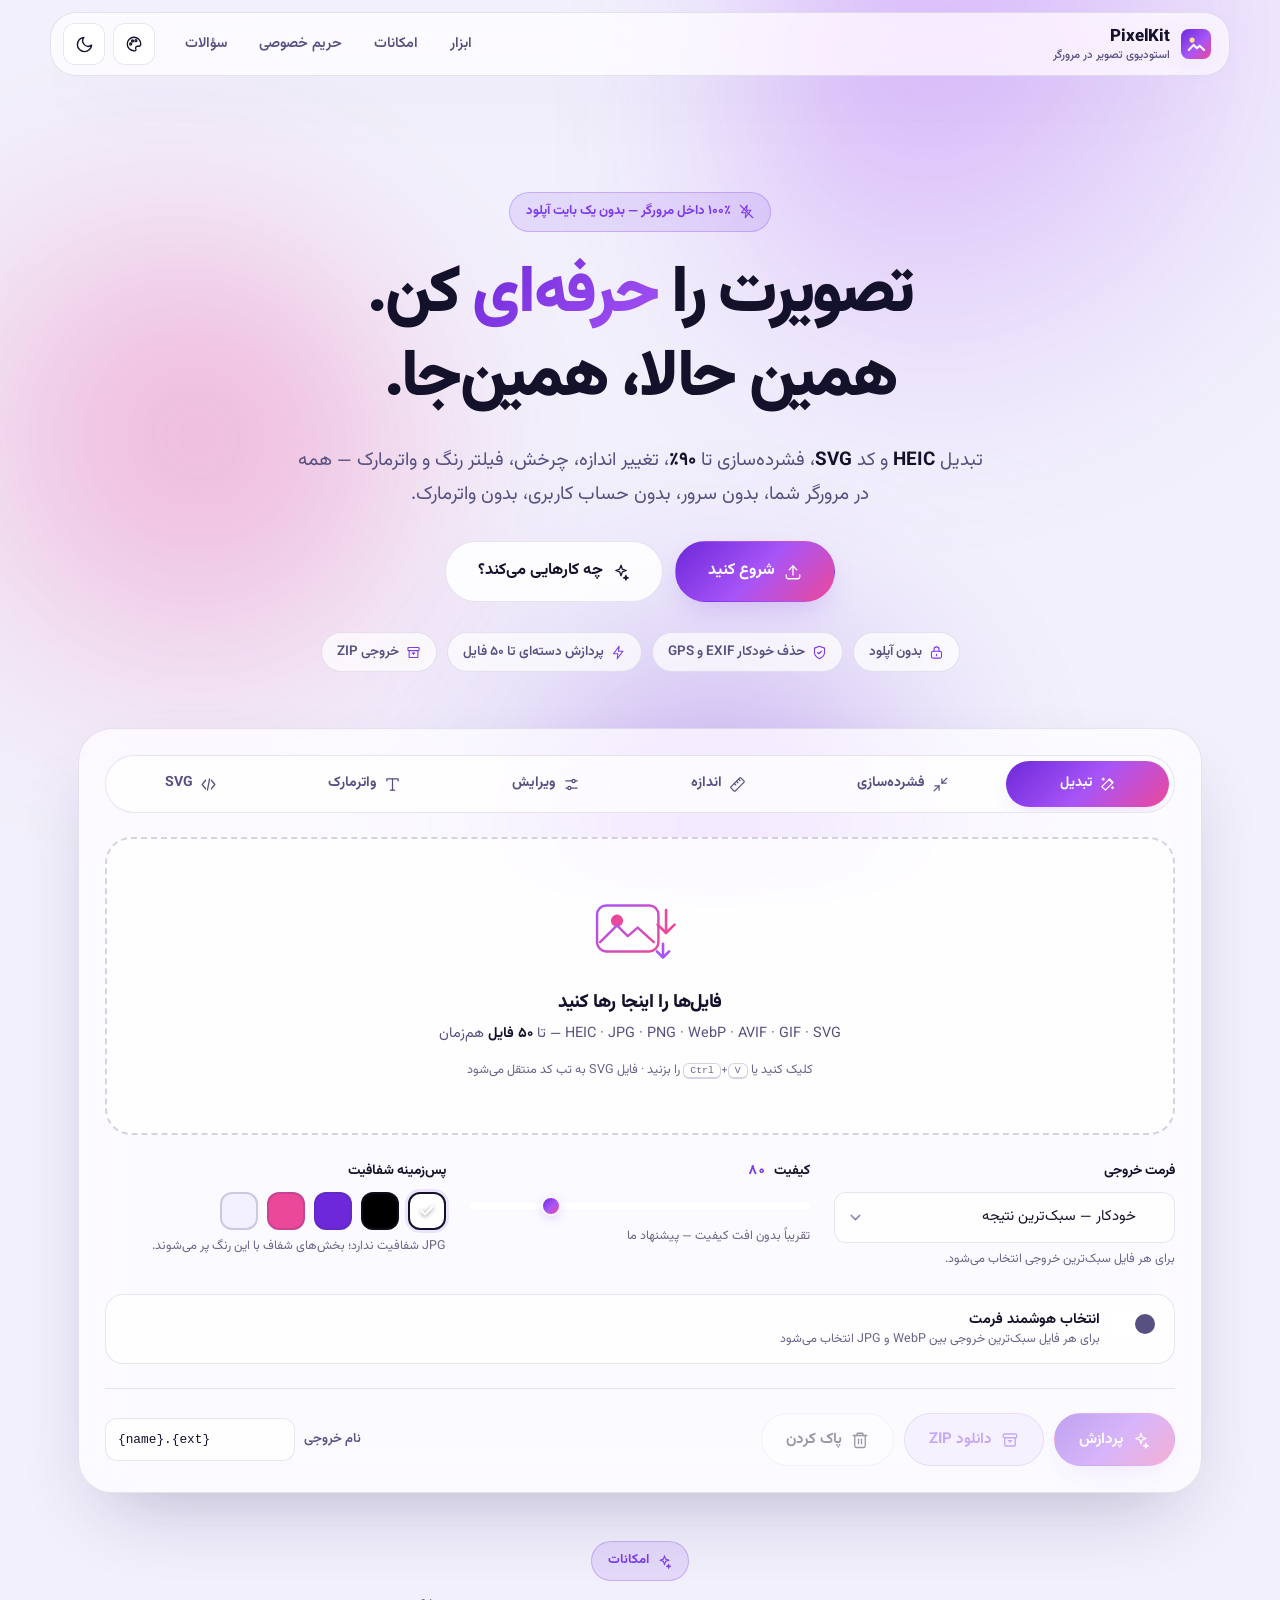
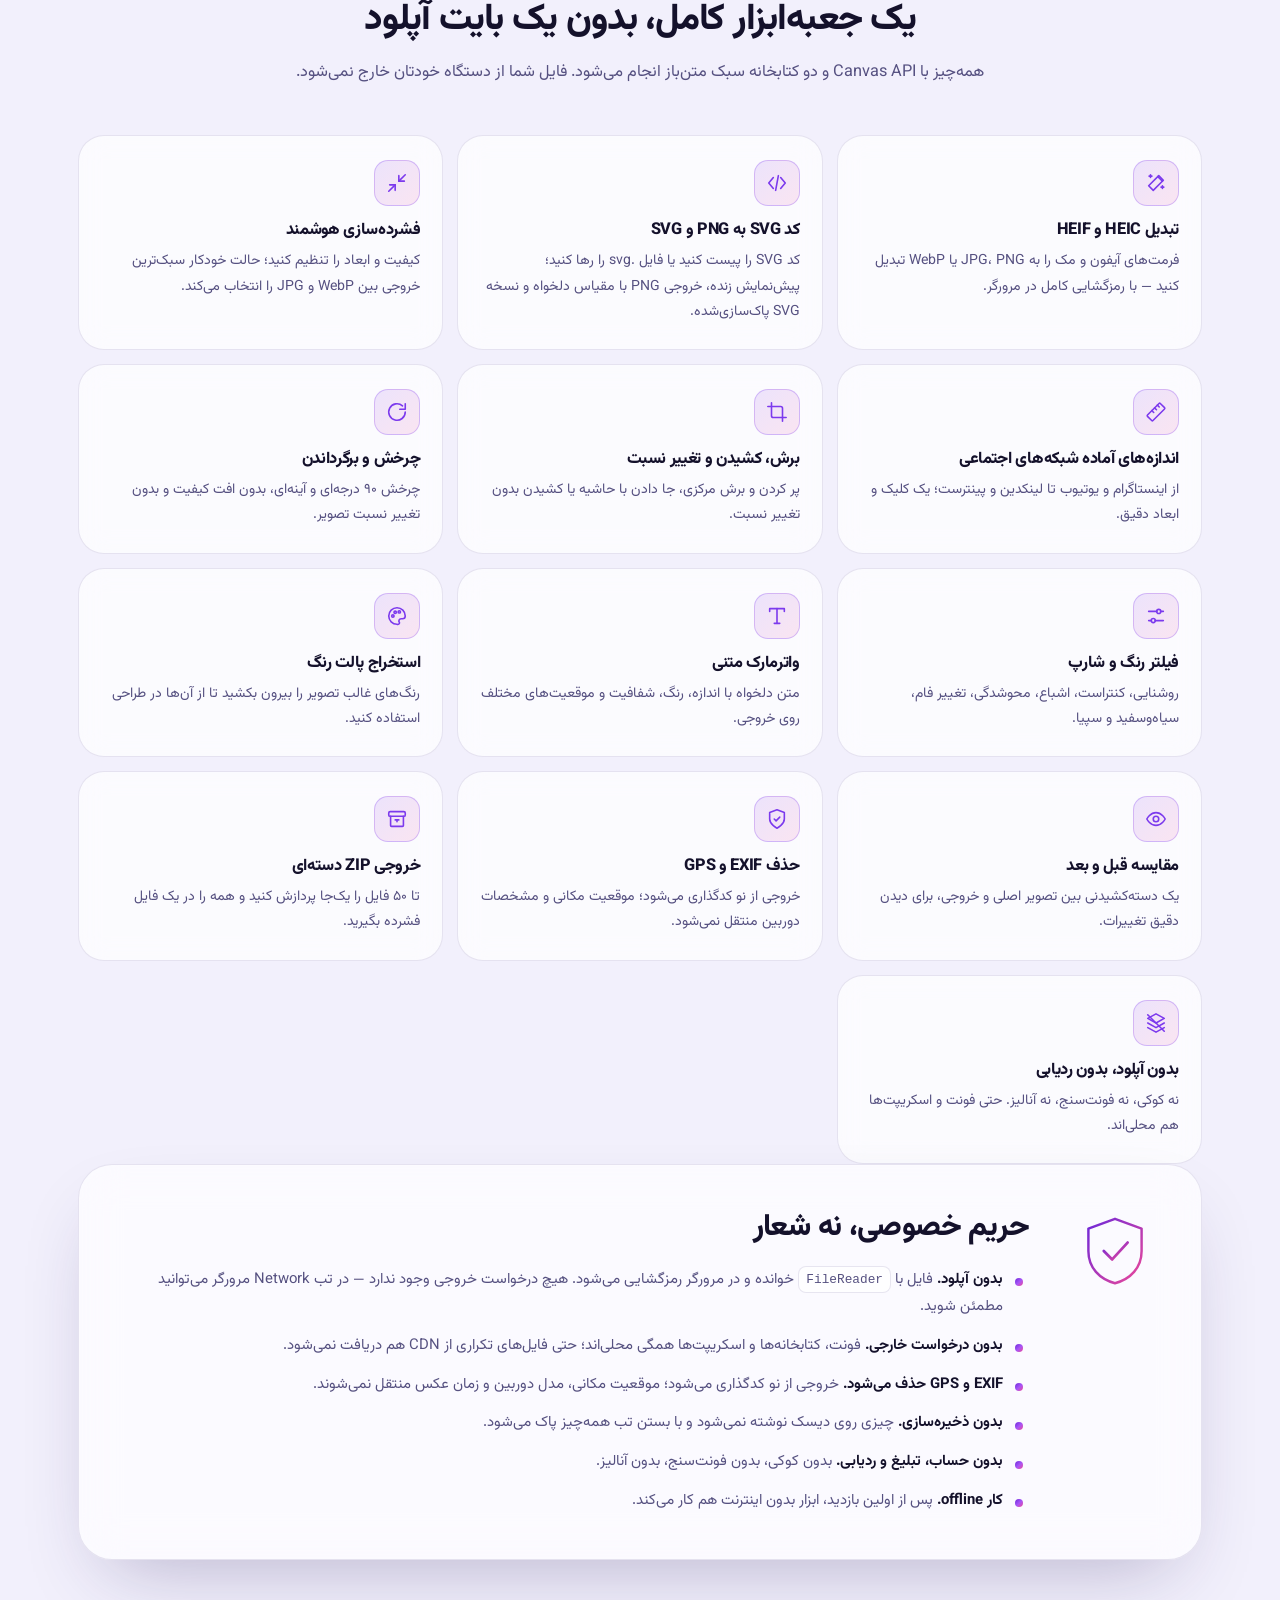
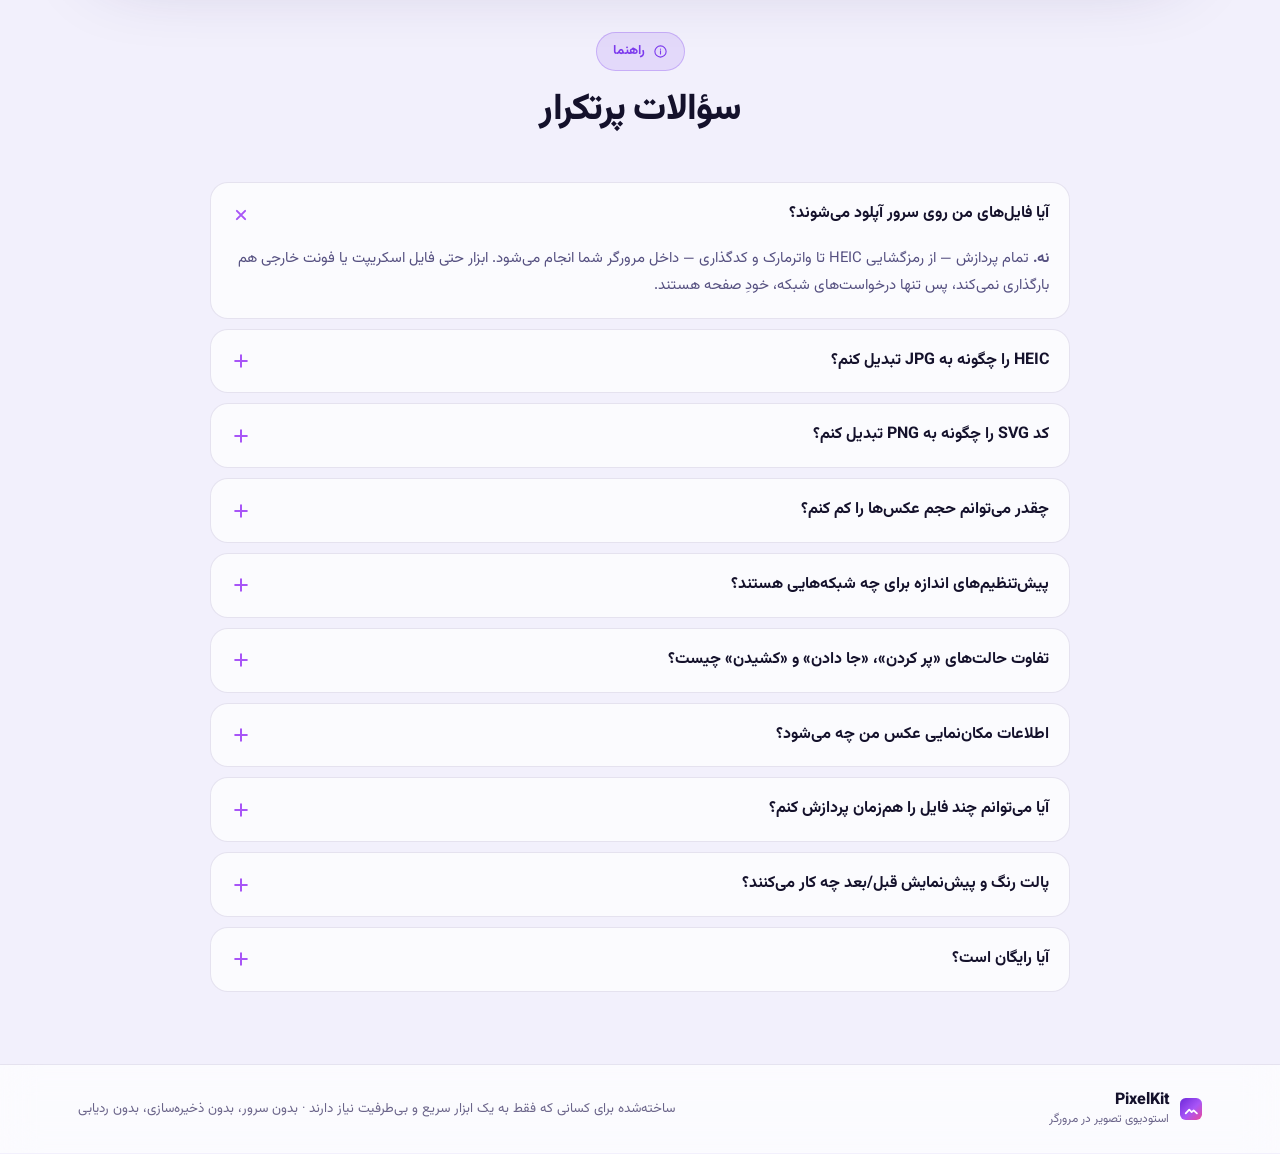
==== commit ef6423f5: "feat(svg): paste SVG code, preview it, export PNG or sanitised SVG Adds a sixth tab that turns SVG s" ====
--- a/index.html
+++ b/index.html
@@ -3,9 +3,9 @@
 <head>
 <meta charset="utf-8">
 <meta name="viewport" content="width=device-width, initial-scale=1, viewport-fit=cover">
-<title>PixelKit — تبدیل HEIC و فشرده‌سازی تصویر، کاملاً در مرورگر</title>
-<meta name="description" content="تبدیل HEIC به JPG/PNG/WebP، فشرده‌سازی، تغییر اندازه، چرخش، فیلتر و واترمارک — همه در مرورگر. بدون آپلود، بدون سرور، بدون حساب کاربری.">
-<meta name="keywords" content="تبدیل heic, heic به jpg, فشرده سازی تصویر, کم حجم کردن عکس, تبدیل عکس آنلاین, واترمارک عکس, تغییر اندازه عکس, image compressor, heic converter, webp converter">
+<title>PixelKit — تبدیل HEIC، SVG به PNG و فشرده‌سازی تصویر در مرورگر</title>
+<meta name="description" content="تبدیل HEIC به JPG/PNG/WebP، تبدیل کد SVG به PNG و SVG، فشرده‌سازی، تغییر اندازه، چرخش، فیلتر و واترمارک — همه در مرورگر. بدون آپلود، بدون سرور، بدون حساب کاربری.">
+<meta name="keywords" content="تبدیل heic, heic به jpg, svg به png, تبدیل svg, کد svg, فشرده سازی تصویر, کم حجم کردن عکس, تبدیل عکس آنلاین, واترمارک عکس, تغییر اندازه عکس, image compressor, heic converter, svg converter, webp converter">
 <meta name="robots" content="index, follow, max-image-preview:large, max-snippet:-1">
 <meta name="author" content="PixelKit">
 <meta name="theme-color" content="#0A0A12" media="(prefers-color-scheme: dark)">
@@ -15,11 +15,11 @@
 <meta property="og:type" content="website">
 <meta property="og:site_name" content="PixelKit">
 <meta property="og:locale" content="fa_IR">
-<meta property="og:title" content="PixelKit — تبدیل HEIC و فشرده‌سازی تصویر در مرورگر">
-<meta property="og:description" content="همه‌چیز سمت مرورگر: تبدیل، فشرده‌سازی، تغییر اندازه، چرخش، فیلتر و واترمارک. بدون آپلود.">
+<meta property="og:title" content="PixelKit — تبدیل HEIC، SVG به PNG و فشرده‌سازی تصویر در مرورگر">
+<meta property="og:description" content="همه‌چیز سمت مرورگر: تبدیل HEIC و SVG، فشرده‌سازی، تغییر اندازه، فیلتر و واترمارک. بدون آپلود.">
 <meta property="og:url" content="https://pouryaaryanpour.github.io/pixelkit/">
 <meta name="twitter:card" content="summary_large_image">
-<meta name="twitter:title" content="PixelKit — تبدیل HEIC و فشرده‌سازی تصویر در مرورگر">
+<meta name="twitter:title" content="PixelKit — تبدیل HEIC، SVG به PNG و فشرده‌سازی تصویر">
 <meta name="twitter:description" content="همه‌چیز سمت مرورگر. بدون آپلود، بدون سرور، بدون حساب کاربری.">
 
 <link rel="icon" href="data:image/svg+xml,%3Csvg xmlns='http://www.w3.org/2000/svg' viewBox='0 0 100 100'%3E%3Cdefs%3E%3ClinearGradient id='g' x1='0' y1='0' x2='1' y2='1'%3E%3Cstop offset='0' stop-color='%236D28D9'/%3E%3Cstop offset='.5' stop-color='%23A855F7'/%3E%3Cstop offset='1' stop-color='%23EC4899'/%3E%3C/linearGradient%3E%3C/defs%3E%3Crect width='100' height='100' rx='26' fill='url(%23g)'/%3E%3Cpath d='M26 70l16-17 11 11 9-8 15 14' stroke='%23fff' stroke-width='7' fill='none' stroke-linecap='round' stroke-linejoin='round'/%3E%3Ccircle cx='37' cy='37' r='8.5' fill='%23FDE68A'/%3E%3C/svg%3E">
@@ -38,11 +38,12 @@
   "operatingSystem": "Any",
   "browserRequirements": "Requires JavaScript",
   "inLanguage": "fa-IR",
-  "description": "تبدیل HEIC/HEIF و فشرده‌سازی تصاویر با پردازش کاملاً سمت مرورگر؛ شامل تغییر اندازه، چرخش، فیلتر و واترمارک.",
+  "description": "تبدیل HEIC/HEIF و SVG، فشرده‌سازی تصاویر با پردازش کاملاً سمت مرورگر؛ شامل تغییر اندازه، چرخش، فیلتر و واترمارک.",
   "softwareVersion": "1.0.0",
   "offers": { "@type": "Offer", "price": "0", "priceCurrency": "USD" },
   "featureList": [
     "تبدیل HEIC/HEIF به JPG، PNG و WebP",
+    "تبدیل کد SVG به PNG با مقیاس دلخواه و خروجی SVG پاک‌سازی‌شده",
     "فشرده‌سازی JPG، PNG، WebP، AVIF و GIF",
     "تغییر اندازه با پیش‌تنظیم شبکه‌های اجتماعی",
     "چرخش، برگرداندن، برش مرکزی و تغییر نسبت",
@@ -64,6 +65,8 @@
       "acceptedAnswer": { "@type": "Answer", "text": "نه. تمام پردازش — رمزگشایی HEIC، تغییر اندازه، فیلتر، واترمارک و کدگذاری — داخل مرورگر شما انجام می‌شود. هیچ درخواست خروجی وجود ندارد و حتی فونت و اسکریپت هم از CDN بارگذاری نمی‌شوند." } },
     { "@type": "Question", "name": "HEIC را چگونه به JPG تبدیل کنم؟",
       "acceptedAnswer": { "@type": "Answer", "text": "فایل‌های heic یا heif را در کادر ابزار رها کنید، فرمت خروجی را روی JPG بگذارید و دکمه پردازش را بزنید. نتیجه را می‌توانید جداگانه یا به‌صورت ZIP دانلود کنید." } },
+    { "@type": "Question", "name": "چگونه کد SVG را به PNG تبدیل کنم؟",
+      "acceptedAnswer": { "@type": "Answer", "text": "تب «SVG» را باز کنید و کد را در کادر پیست کنید یا فایل .svg را رها کنید. پیش‌نمایش بلافاصله نمایش داده می‌شود؛ سپس مقیاس، عرض دقیق و پس‌زمینه را انتخاب کنید و «دانلود PNG» یا «دانلود SVG» را بزنید." } },
     { "@type": "Question", "name": "چقدر می‌توان حجم عکس را کم کرد؟",
       "acceptedAnswer": { "@type": "Answer", "text": "روی عکس‌های معمولی آیفون، تبدیل به JPG با کیفیت ۷۵ تا ۸۰ به‌همراه محدود کردن حداکثر عرض، حجم فایل را بین ۶۰ تا ۹۰ درصد کاهش می‌دهد بدون تفاوت محسوس. خروجی WebP معمولاً از هر دو فرمت دیگر کوچک‌تر است." } },
     { "@type": "Question", "name": "آیا اطلاعات مکان‌نمایی عکس حذف می‌شود؟",
@@ -119,6 +122,8 @@
   <symbol id="i-mobile" viewBox="0 0 24 24"><g fill="none" stroke="currentColor" stroke-width="1.75" stroke-linecap="round" stroke-linejoin="round"><rect x="6" y="2" width="12" height="20" rx="2.5"/><path d="M11 18.5h2"/></g></symbol>
   <symbol id="i-monitor" viewBox="0 0 24 24"><g fill="none" stroke="currentColor" stroke-width="1.75" stroke-linecap="round" stroke-linejoin="round"><rect x="2" y="3" width="20" height="14" rx="2.5"/><path d="M8 21h8"/><path d="M12 17v4"/></g></symbol>
   <symbol id="i-bolt-off" viewBox="0 0 24 24"><g fill="none" stroke="currentColor" stroke-width="1.75" stroke-linecap="round" stroke-linejoin="round"><path d="M13 2 4 14h7l-1 8 9-12h-7l1-8Z"/><path d="m2 2 20 20"/></g></symbol>
+  <symbol id="i-code" viewBox="0 0 24 24"><g fill="none" stroke="currentColor" stroke-width="1.75" stroke-linecap="round" stroke-linejoin="round"><path d="m8 6-5 6 5 6"/><path d="m16 6 5 6-5 6"/><path d="m13.5 4-3 16"/></g></symbol>
+  <symbol id="i-file-svg" viewBox="0 0 24 24"><g fill="none" stroke="currentColor" stroke-width="1.75" stroke-linecap="round" stroke-linejoin="round"><path d="M14 3H7a2 2 0 0 0-2 2v14a2 2 0 0 0 2 2h10a2 2 0 0 0 2-2V8l-5-5Z"/><path d="M14 3v5h5"/><path d="m9 17 3-5 3 5"/></g></symbol>
 </svg>
 
 <!-- ======================= پس‌زمینه گرادیانی ======================= -->
@@ -189,7 +194,7 @@
     <p class="eyebrow"><svg width="15" height="15" aria-hidden="true"><use href="#i-bolt-off"/></svg> ۱۰۰٪ داخل مرورگر — بدون یک بایت آپلود</p>
     <h1>تصویرت را <span class="grad-text">حرفه‌ای</span> کن.<br>همین حالا، همین‌جا.</h1>
     <p class="lead">
-      تبدیل <b>HEIC</b> به JPG، فشرده‌سازی تا <b>۹۰٪</b>، تغییر اندازه، چرخش، فیلتر رنگ و واترمارک —
+      تبدیل <b>HEIC</b> و کد <b>SVG</b>، فشرده‌سازی تا <b>۹۰٪</b>، تغییر اندازه، چرخش، فیلتر رنگ و واترمارک —
       همه در مرورگر شما، بدون سرور، بدون حساب کاربری، بدون واترمارک.
     </p>
     <div class="hero-cta">
@@ -231,6 +236,9 @@
         <button class="tab" role="tab" id="tab-mark" aria-selected="false" aria-controls="panel-mark" data-tab="mark" tabindex="-1">
           <svg width="17" height="17" aria-hidden="true"><use href="#i-stamp"/></svg><span>واترمارک</span>
         </button>
+        <button class="tab" role="tab" id="tab-svg" aria-selected="false" aria-controls="panel-svg" data-tab="svg" tabindex="-1">
+          <svg width="17" height="17" aria-hidden="true"><use href="#i-code"/></svg><span>SVG</span>
+        </button>
       </div>
 
       <!-- ناحیه رها کردن -->
@@ -250,8 +258,8 @@
           </svg>
         </div>
         <h2>فایل‌ها را اینجا رها کنید</h2>
-        <p>HEIC · HEIF · JPG · PNG · WebP · AVIF · GIF — تا <b>۵۰ فایل</b> هم‌زمان</p>
-        <span class="drop-hint">کلیک کنید یا <kbd>Ctrl</kbd>+<kbd>V</kbd> را بزنید</span>
+        <p>HEIC · JPG · PNG · WebP · AVIF · GIF · SVG — تا <b>۵۰ فایل</b> هم‌زمان</p>
+        <span class="drop-hint">کلیک کنید یا <kbd>Ctrl</kbd>+<kbd>V</kbd> را بزنید · فایل SVG به تب کد منتقل می‌شود</span>
         <input type="file" id="file" accept="image/*,.heic,.heif,.hif" multiple>
       </div>
 
@@ -424,10 +432,86 @@
             </div>
           </div>
         </div>
+        <!-- SVG -->
+        <div class="panel" id="panel-svg" role="tabpanel" aria-labelledby="tab-svg" data-panel="svg" hidden>
+          <div class="svg-grid">
+            <div class="field">
+              <label for="svgCode">کد SVG</label>
+              <textarea id="svgCode" dir="ltr" spellcheck="false" autocomplete="off" autocapitalize="off" wrap="off"
+                placeholder="&lt;svg xmlns=&quot;http://www.w3.org/2000/svg&quot; viewBox=&quot;0 0 240 160&quot;&gt;&#10;  &lt;defs&gt;&#10;    &lt;linearGradient id=&quot;g&quot;&gt;…&lt;/linearGradient&gt;&#10;  &lt;/defs&gt;&#10;  &lt;rect width=&quot;240&quot; height=&quot;160&quot; rx=&quot;24&quot; fill=&quot;url(#g)&quot; /&gt;&#10;&lt;/svg&gt;"></textarea>
+              <div class="svg-tools">
+                <button class="mini-btn" type="button" id="svgPick">
+                  <svg width="15" height="15" aria-hidden="true"><use href="#i-upload"/></svg>بارگذاری فایل
+                </button>
+                <button class="mini-btn" type="button" id="svgSample">
+                  <svg width="15" height="15" aria-hidden="true"><use href="#i-sparkle"/></svg>نمونه
+                </button>
+                <button class="mini-btn" type="button" id="svgWipe">
+                  <svg width="15" height="15" aria-hidden="true"><use href="#i-trash"/></svg>پاک کردن
+                </button>
+                <input type="file" id="svgFile" accept=".svg,image/svg+xml" hidden>
+              </div>
+              <p class="hint" id="svgHint">کد را پیست کنید، فایل <code>.svg</code> را رها کنید، یا با <kbd>Ctrl</kbd>+<kbd>V</kbd> بچسبانید.</p>
+            </div>
+
+            <div class="field">
+              <label>پیش‌نمایش <span class="unit" id="svgMeta" aria-live="polite"></span></label>
+              <div class="svg-stage" id="svgStage">
+                <p class="svg-empty">هنوز کدی وارد نشده است</p>
+              </div>
+              <p class="hint" id="svgNote">پیش‌نمایش روی شطرنجی شفافیت نمایش داده می‌شود. کد پاک‌سازی می‌شود: اسکریپت، رویداد و ارجاع خارجی حذف می‌شوند.</p>
+            </div>
+          </div>
+
+          <div class="grid-3 mt">
+            <div class="field">
+              <label for="svgScale">مقیاس خروجی</label>
+              <select id="svgScale">
+                <option value="1">۱× — اندازه اصلی</option>
+                <option value="2" selected>۲× — رتینا</option>
+                <option value="3">۳×</option>
+                <option value="4">۴×</option>
+              </select>
+              <p class="hint">مقیاس روی ابعاد پایه‌ی SVG اعمال می‌شود.</p>
+            </div>
+            <div class="field">
+              <label for="svgWidth">عرض دقیق <span class="unit">px</span></label>
+              <input type="number" id="svgWidth" min="8" max="12000" step="1" placeholder="خودکار" inputmode="numeric">
+              <p class="hint">خالی بگذارید تا از ابعاد اصلی × مقیاس استفاده شود.</p>
+            </div>
+            <div class="field">
+              <label>پس‌زمینه PNG</label>
+              <div class="swatch-row" id="svgBg" role="radiogroup" aria-label="رنگ پس‌زمینه خروجی PNG"></div>
+              <p class="hint">برای PNG بدون پس‌زمینه، «شفاف» را انتخاب کنید.</p>
+            </div>
+          </div>
+
+          <div class="grid-2 mt">
+            <div class="field">
+              <label for="svgName">نام فایل خروجی</label>
+              <input type="text" id="svgName" value="icon" maxlength="80" autocomplete="off" spellcheck="false">
+              <p class="hint">پسوند بر اساس فرمت انتخابی اضافه می‌شود.</p>
+            </div>
+            <div class="field">
+              <label>خروجی</label>
+              <div class="svg-actions">
+                <button class="btn btn-primary" id="svgPng" type="button" disabled>
+                  <svg width="17" height="17" aria-hidden="true"><use href="#i-download"/></svg>دانلود PNG
+                </button>
+                <button class="btn btn-accent" id="svgSave" type="button" disabled>
+                  <svg width="17" height="17" aria-hidden="true"><use href="#i-file-svg"/></svg>دانلود SVG
+                </button>
+                <button class="btn btn-ghost" id="svgCopy" type="button" disabled>
+                  <svg width="17" height="17" aria-hidden="true"><use href="#i-copy"/></svg>کپی کد
+                </button>
+              </div>
+            </div>
+          </div>
+        </div>
       </div>
 
       <!-- نوار عملیات -->
-      <div class="actionbar">
+      <div class="actionbar" id="actionbar">
         <div class="actionbar-left">
           <button class="btn btn-primary" id="convert" disabled>
             <svg width="18" height="18" aria-hidden="true"><use href="#i-sparkle"/></svg>
@@ -517,6 +601,12 @@
         <p>فایل‌های <code>.heic</code> یا <code>.heif</code> را در کادر ابزار رها کنید، در تب «تبدیل» فرمت خروجی را روی JPG بگذارید، کیفیت را تنظیم کنید و «پردازش» را بزنید.</p>
       </details>
       <details>
+        <summary>کد SVG را چگونه به PNG تبدیل کنم؟</summary>
+        <p>تب <b>«SVG»</b> را باز کنید، کد <code>&lt;svg&gt;</code> را در کادر پیست کنید یا فایل <code>.svg</code> را روی همان کادر رها کنید. پیش‌نمایش بلافاصله ساخته می‌شود. سپس مقیاس (۱× تا ۴×)، عرض دقیق و پس‌زمینه PNG را انتخاب کنید و یکی از دو خروجی را بگیرید:</p>
+        <p>• <b>دانلود PNG</b> — تصویر بیت‌مپ با ابعاد دلخواه و پس‌زمینه شفاف، سفید، مشکی یا هر رنگ دیگر.<br>• <b>دانلود SVG</b> — همان فایل، پاک‌سازی‌شده از اسکریپت و ارجاع خارجی، با ابعاد خروجی روی <code>width</code> و <code>height</code> و حفظ <code>viewBox</code>.</p>
+        <p>اگر SVG شما از <code>&lt;image href="https://…"&gt;</code> یا <code>&lt;use href="https://…"&gt;</code> استفاده می‌کند، آن ارجاع حذف می‌شود؛ تصاویر باید به‌صورت <code>data:</code> داخل فایل جاسازی شده باشند. متن نیز با فونت‌های سیستمی رندر می‌شود، چون فونت وب داخل تصویر SVG بارگذاری نمی‌شود.</p>
+      </details>
+      <details>
         <summary>چقدر می‌توانم حجم عکس‌ها را کم کنم؟</summary>
         <p>روی عکس‌های معمولی آیفون، تبدیل به JPG با کیفیت ۷۵ تا ۸۰ به‌همراه محدود کردن حداکثر عرض، حجم فایل را <b>۶۰ تا ۹۰ درصد</b> کم می‌کند بدون تفاوت محسوس. اگر کمترین حجم را می‌خواهید، تب «فشرده‌سازی» با فرمت خودکار را انتخاب کنید.</p>
       </details>
--- a/style.css
+++ b/style.css
@@ -492,6 +492,74 @@
 .panel { animation: fadeUp var(--dur-3) var(--ease-out); }
 @keyframes fadeUp { from { opacity: 0; transform: translateY(10px); } }
 
+/* SVG panel */
+.svg-grid {
+  display: grid;
+  grid-template-columns: 1fr 1fr;
+  gap: var(--sp-5);
+  align-items: start;
+}
+.svg-tools { display: flex; gap: 8px; flex-wrap: wrap; margin-top: 10px; }
+
+textarea#svgCode {
+  width: 100%;
+  min-height: 268px;
+  resize: vertical;
+  padding: 13px 15px;
+  border-radius: var(--r-sm);
+  border: 1px solid var(--brd);
+  background: var(--field);
+  color: var(--tx);
+  font-family: var(--font-mono);
+  font-size: .8rem;
+  line-height: 1.7;
+  tab-size: 2;
+  white-space: pre;
+  overflow: auto;
+  transition: border-color var(--dur-1) var(--ease), box-shadow var(--dur-1) var(--ease);
+}
+textarea#svgCode:hover { border-color: var(--brd-2); }
+textarea#svgCode:focus-visible { outline: none; border-color: var(--acc-2); box-shadow: 0 0 0 4px var(--acc-soft); }
+textarea#svgCode::placeholder { color: var(--tx-3); }
+
+.svg-stage {
+  border-radius: var(--r-sm);
+  border: 1px solid var(--brd);
+  min-height: 300px;
+  display: grid;
+  place-items: center;
+  padding: 14px;
+  overflow: hidden;
+  background-color: var(--field);
+  background-image:
+    linear-gradient(45deg, var(--glass-2) 25%, transparent 25%),
+    linear-gradient(-45deg, var(--glass-2) 25%, transparent 25%),
+    linear-gradient(45deg, transparent 75%, var(--glass-2) 75%),
+    linear-gradient(-45deg, transparent 75%, var(--glass-2) 75%);
+  background-size: 18px 18px;
+  background-position: 0 0, 0 9px, 9px -9px, -9px 0;
+}
+html[data-theme="light"] .svg-stage {
+  background-color: #fff;
+  background-image:
+    linear-gradient(45deg, #eee 25%, transparent 25%),
+    linear-gradient(-45deg, #eee 25%, transparent 25%),
+    linear-gradient(45deg, transparent 75%, #eee 75%),
+    linear-gradient(-45deg, transparent 75%, #eee 75%);
+}
+.svg-stage img {
+  max-width: 100%;
+  max-height: 440px;
+  width: auto;
+  height: auto;
+  object-fit: contain;
+  image-rendering: auto;
+}
+.svg-empty { color: var(--tx-3); font-size: .88rem; text-align: center; }
+.svg-stage.is-error { border-color: rgba(251, 113, 133, .5); background-color: rgba(251, 113, 133, .06); }
+.svg-actions { display: flex; gap: 9px; flex-wrap: wrap; }
+.svg-actions .btn { flex: 1 1 auto; }
+
 .grid-3 { display: grid; grid-template-columns: repeat(3, 1fr); gap: var(--sp-5); }
 .grid-2 { display: grid; grid-template-columns: repeat(2, 1fr); gap: var(--sp-5); }
 .mt { margin-top: var(--sp-5); }
@@ -1059,6 +1127,9 @@
   .menu-btn { display: grid; }
   .privacy-card { grid-template-columns: 1fr; }
   .privacy-visual { justify-content: center; }
+  .svg-grid { grid-template-columns: 1fr; }
+  .svg-stage { min-height: 240px; }
+  .svg-stage img { max-height: 320px; }
 }
 
 @media (max-width: 720px) {
@@ -1085,6 +1156,9 @@
   .hero-badges li:nth-child(n+4) { display: none; }
   .foot-inner { flex-direction: column; align-items: flex-start; }
   .compare { aspect-ratio: 4 / 3; }
+  textarea#svgCode { min-height: 200px; font-size: .76rem; }
+  .svg-actions { display: grid; grid-template-columns: 1fr 1fr; }
+  .svg-actions .btn:first-child { grid-column: 1 / -1; }
 }
 
 @media (max-width: 420px) {
